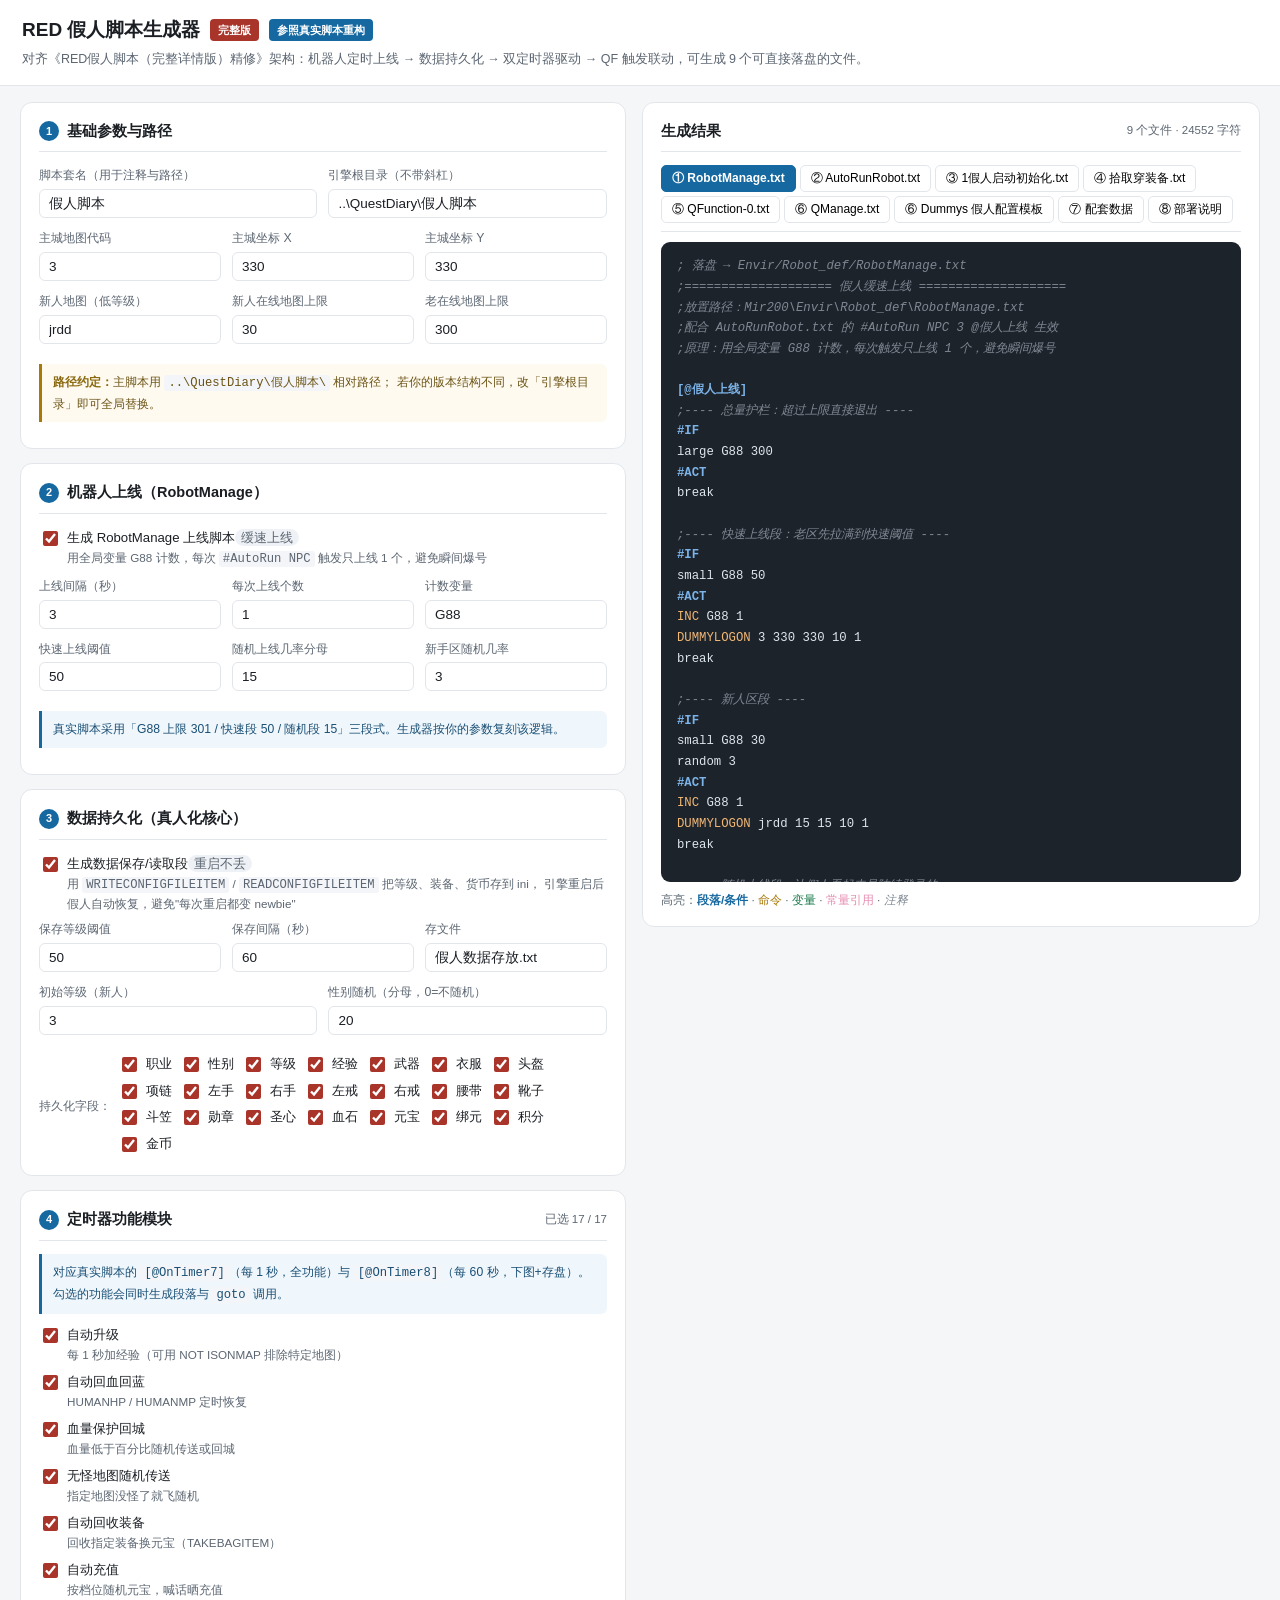
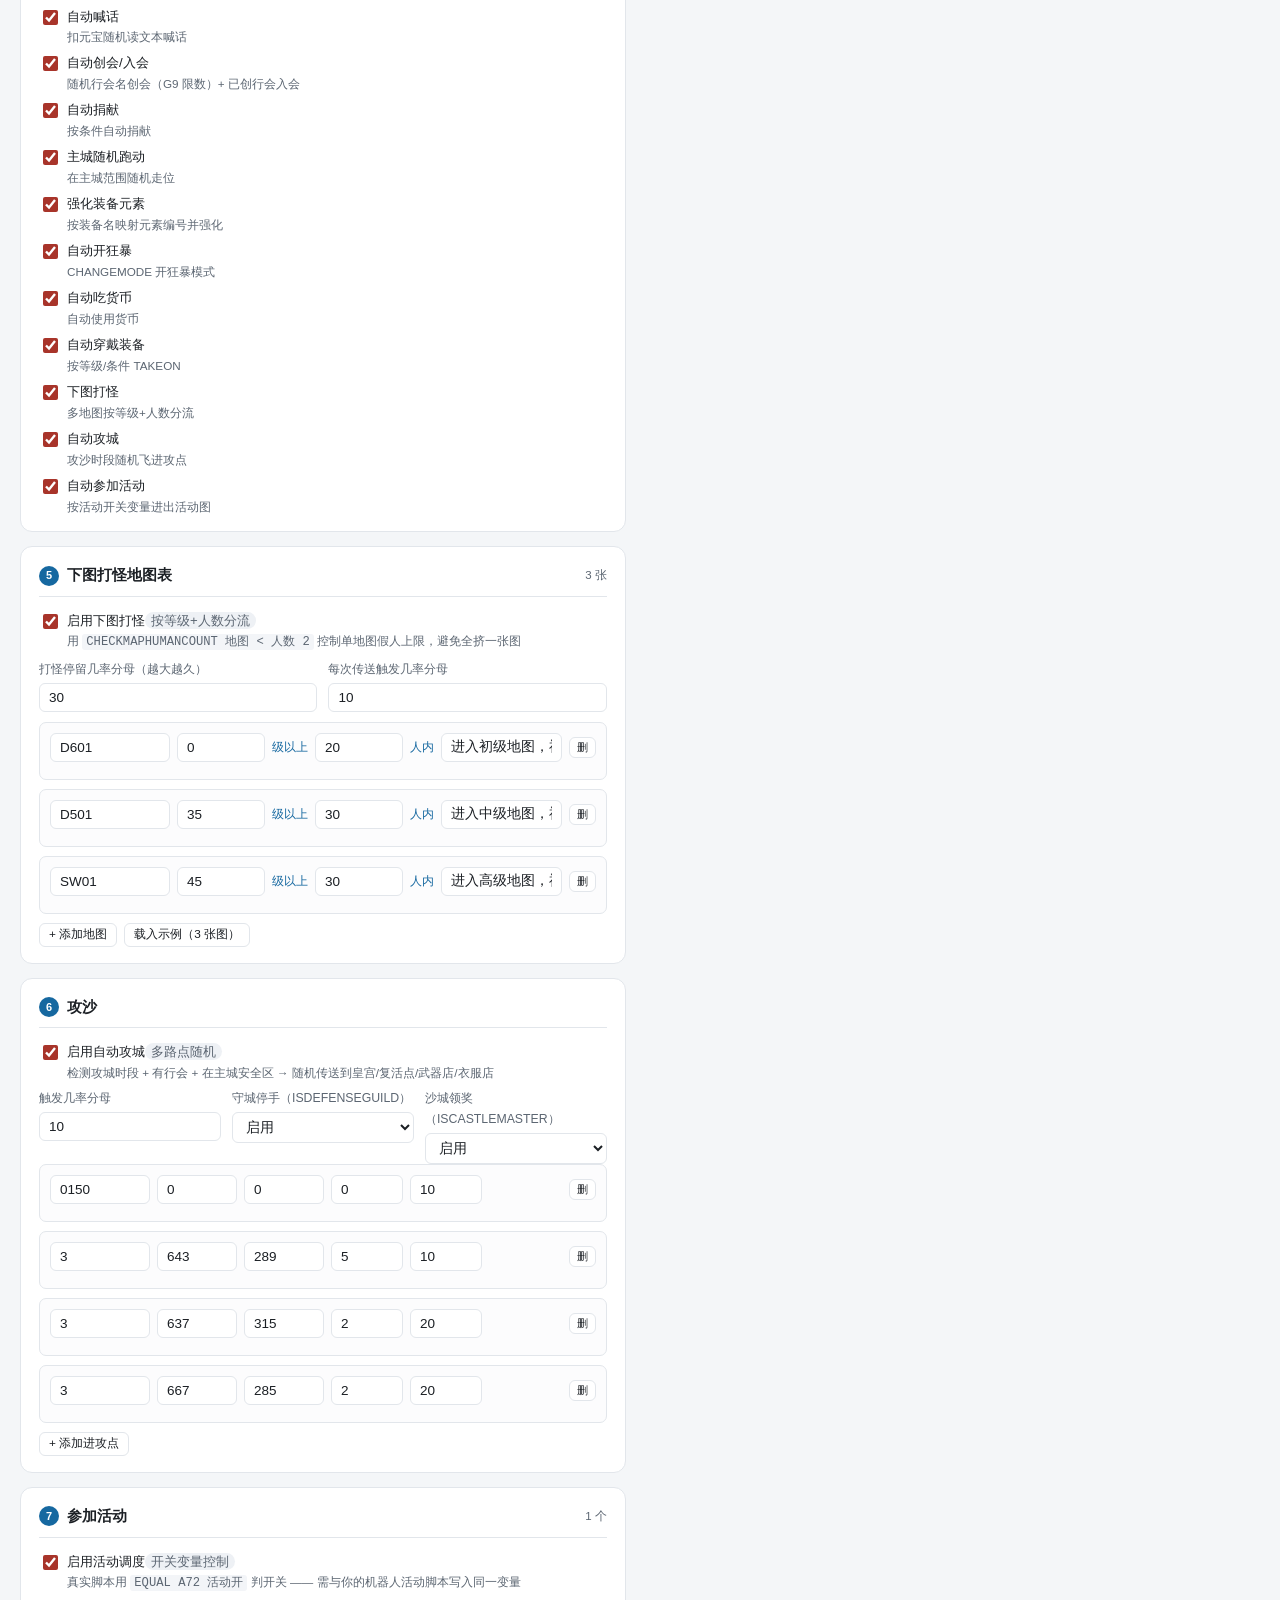
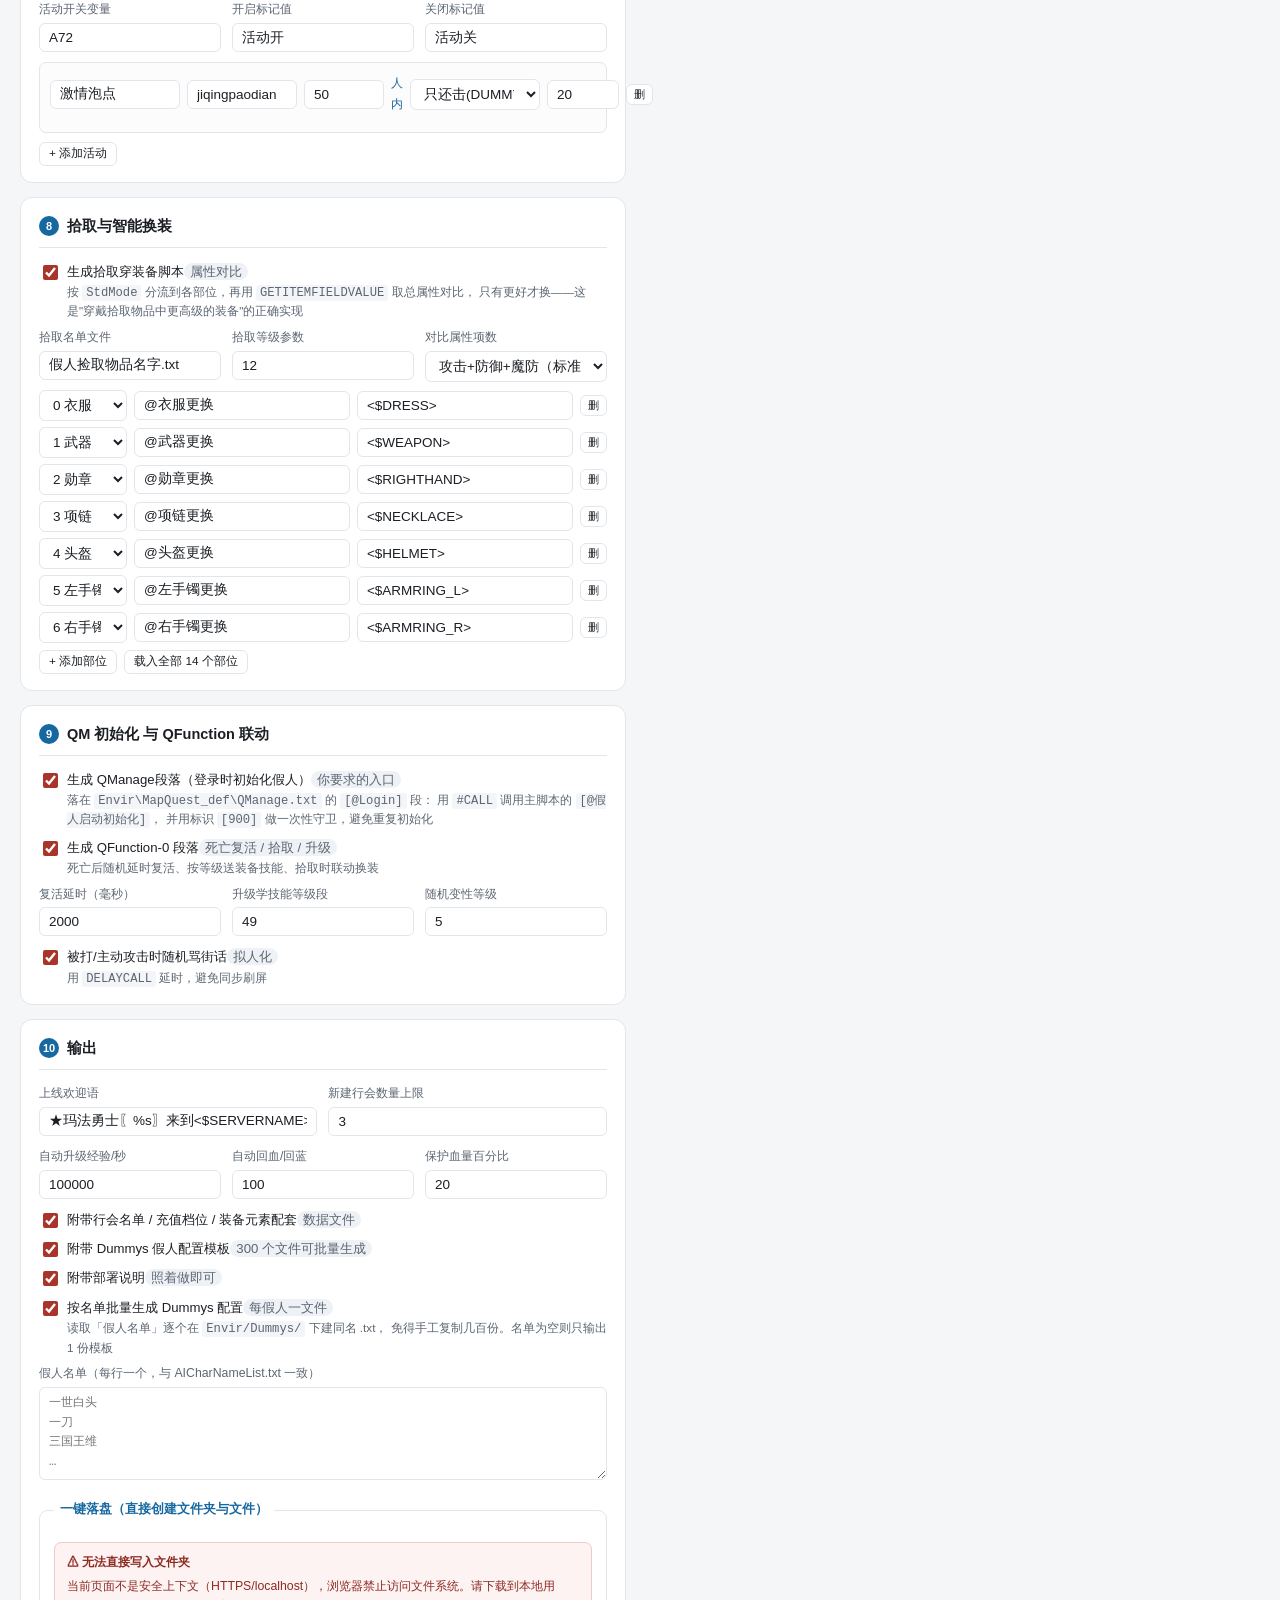
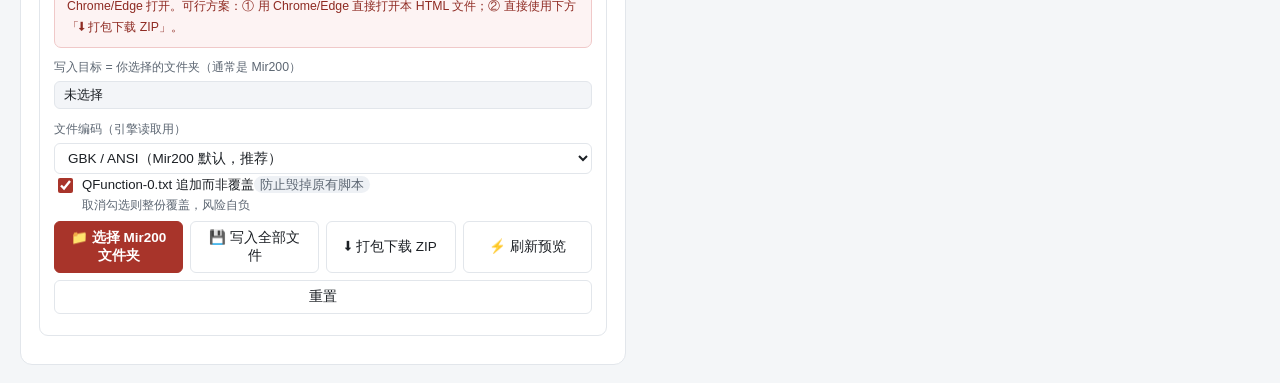
==== jrmb.html @ 8d570bae "Rename jrmb to jrmb.html" ====
<!DOCTYPE html>
<html lang="zh-CN">
<head>
<meta charset="utf-8">
<meta name="viewport" content="width=device-width,initial-scale=1">
<title>RED 假人脚本生成器 · 完整版</title>
<style>
:root{
  --bg:#f4f6f8;--card:#fff;--ink:#1b1f24;--sub:#5c6672;--line:#e2e6eb;
  --acc:#a8342a;--acc2:#1668a0;--ok:#1a7a4c;--warn:#a8790a;--code:#f3f5f8;--code2:#eef1f5;
}
*{box-sizing:border-box}
body{margin:0;background:var(--bg);color:var(--ink);
  font:14.5px/1.7 "Microsoft YaHei","PingFang SC",-apple-system,sans-serif}
header{background:#fff;border-bottom:1px solid var(--line);padding:14px 22px;position:sticky;top:0;z-index:30}
header h1{margin:0 0 3px;font-size:19px;display:flex;align-items:center;gap:10px;flex-wrap:wrap}
header h1 .tag{font-size:11px;font-weight:600;background:var(--acc);color:#fff;padding:2px 8px;border-radius:4px}
header h1 .tag2{font-size:11px;font-weight:600;background:var(--acc2);color:#fff;padding:2px 8px;border-radius:4px}
header p{margin:0;color:var(--sub);font-size:12.5px}
.wrap{display:grid;grid-template-columns:minmax(0,1fr) minmax(0,1.02fr);gap:16px;
  max-width:1680px;margin:0 auto;padding:16px 20px;align-items:start}
@media(max-width:1100px){.wrap{grid-template-columns:1fr}}
.panel{background:var(--card);border:1px solid var(--line);border-radius:12px;
  padding:16px 18px;margin-bottom:14px}
.panel>h2{margin:0 0 13px;font-size:14.5px;padding-bottom:8px;border-bottom:1px solid var(--line);
  display:flex;align-items:center;gap:8px}
.panel>h2 .n{background:var(--acc2);color:#fff;width:20px;height:20px;border-radius:50%;
  display:grid;place-items:center;font-size:11px;font-weight:700;flex:none}
.panel>h2 .cnt{margin-left:auto;font-size:11.5px;font-weight:400;color:var(--sub)}
fieldset{border:1px solid var(--line);border-radius:9px;padding:12px 14px;margin:0 0 12px}
legend{font-size:12.5px;font-weight:700;color:var(--acc2);padding:0 6px}
label{display:block;margin-bottom:10px}
label:last-child{margin-bottom:0}
label .lb{display:block;font-size:12.3px;color:var(--sub);margin-bottom:3px}
label .lb b{color:var(--acc)}
input[type=text],input[type=number],select,textarea{
  width:100%;padding:6px 9px;border:1px solid var(--line);border-radius:6px;
  font-size:13.5px;font-family:inherit;background:#fff;color:var(--ink)}
textarea{font-family:Consolas,monospace;font-size:12.3px;line-height:1.6;resize:vertical}
input:focus,select:focus,textarea:focus{outline:2px solid var(--acc2);outline-offset:-1px;border-color:var(--acc2)}
.g2{display:grid;grid-template-columns:1fr 1fr;gap:0 11px}
.g3{display:grid;grid-template-columns:1fr 1fr 1fr;gap:0 11px}
.g4{display:grid;grid-template-columns:repeat(4,1fr);gap:0 11px}
@media(max-width:660px){.g2,.g3,.g4{grid-template-columns:1fr}}
.row{display:flex;align-items:center;gap:7px;flex-wrap:wrap}
.chk{display:flex;align-items:flex-start;gap:6px;margin-bottom:7px;cursor:pointer}
.chk input{margin-top:4px;flex:none;width:15px;height:15px;accent-color:var(--acc)}
.chk span{font-size:13.2px}
.chk small{display:block;color:var(--sub);font-size:11.7px;line-height:1.5}
.btn{border:1px solid var(--line);background:#fff;color:var(--ink);padding:7px 14px;
  border-radius:6px;font-size:13.5px;cursor:pointer;font-family:inherit}
.btn:hover{border-color:var(--acc2);color:var(--acc2)}
.btn.pri{background:var(--acc);border-color:var(--acc);color:#fff;font-weight:600}
.btn.pri:hover{background:#8e2a22;color:#fff}
.btn.sm{padding:3px 9px;font-size:11.8px}
.btn.xs{padding:2px 7px;font-size:11px}
#out{background:#1d232b;color:#dde5ed;border-radius:9px;padding:14px 16px;
  font:12.3px/1.68 Consolas,"Courier New",monospace;white-space:pre-wrap;word-break:break-all;
  height:calc(100vh - 260px);min-height:420px;overflow:auto;margin:0}
#out .c{color:#7cb3e8;font-weight:600}#out .k{color:#f0b775}#out .s{color:#9ad48a}
#out .v{color:#e78fb3}#out .m{color:#7f8792;font-style:italic}#out .d{color:#5d6773}
.tabs{display:flex;gap:4px;flex-wrap:wrap;margin-bottom:10px;border-bottom:1px solid var(--line);padding-bottom:8px}
.tabs button{border:1px solid var(--line);background:#fff;padding:4px 10px;border-radius:5px;
  font-size:12px;cursor:pointer;font-family:inherit}
.tabs button.on{background:var(--acc2);border-color:var(--acc2);color:#fff;font-weight:600}
.sticky{position:sticky;top:88px}
.hint{background:#fffaf0;border-left:3px solid var(--warn);padding:8px 11px;
  border-radius:0 6px 6px 0;font-size:12.2px;color:#6b5416;margin:10px 0}
.hint b{color:#8a6a10}
.note{background:#f0f7fc;border-left:3px solid var(--acc2);padding:8px 11px;
  border-radius:0 6px 6px 0;font-size:12.2px;color:#1a4f75;margin:10px 0}
.legend{font-size:11.8px;color:var(--sub);margin:8px 0 0;line-height:1.7}
code{background:var(--code);padding:1px 4px;border-radius:3px;font-family:Consolas,monospace;font-size:12.2px}
.lst{border:1px solid var(--line);border-radius:7px;padding:10px;background:#fcfcfd;margin-bottom:9px}
.lst .hd{display:flex;align-items:center;gap:7px;margin-bottom:7px;font-size:12.3px;font-weight:700;color:var(--acc2)}
.lst .hd .del{margin-left:auto}
.eqrow{display:grid;grid-template-columns:88px 1fr 1fr auto;gap:7px;align-items:center;margin-bottom:6px}
@media(max-width:660px){.eqrow{grid-template-columns:1fr}}
.bar{display:flex;gap:7px;margin-bottom:12px;flex-wrap:wrap}
.bar button{flex:1;min-width:104px}
.badge{font-size:10.5px;padding:1px 6px;border-radius:9px;background:var(--code2);color:var(--sub);font-weight:400}
.warnbox{background:#fdf3f3;border:1px solid #f0c9c9;border-radius:7px;padding:9px 12px;
  font-size:12.3px;color:#8e2a22;margin:9px 0}
.warnbox b{display:block;margin-bottom:3px}
</style>
</head>
<body>
<header>
  <h1>RED 假人脚本生成器<span class="tag">完整版</span><span class="tag2">参照真实脚本重构</span></h1>
  <p>对齐《RED假人脚本（完整详情版）精修》架构：机器人定时上线 → 数据持久化 → 双定时器驱动 → QF 触发联动，可生成 9 个可直接落盘的文件。</p>
</header>

<div class="wrap">
<div>
  <!-- ========== 1 基础参数 ========== -->
  <div class="panel">
    <h2><span class="n">1</span>基础参数与路径</h2>
    <div class="g2">
      <label><span class="lb">脚本套名（用于注释与路径）</span><input type="text" id="packName" value="假人脚本"></label>
      <label><span class="lb">引擎根目录（不带斜杠）</span><input type="text" id="m2root" value="..\QuestDiary\假人脚本"></label>
    </div>
    <div class="g3">
      <label><span class="lb">主城地图代码</span><input type="text" id="homeMap" value="3"></label>
      <label><span class="lb">主城坐标 X</span><input type="number" id="homeX" value="330"></label>
      <label><span class="lb">主城坐标 Y</span><input type="number" id="homeY" value="330"></label>
      <label><span class="lb">新人地图（低等级）</span><input type="text" id="newbieMap" value="jrdd"></label>
      <label><span class="lb">新人在线地图上限</span><input type="number" id="maxNewbie" value="30"></label>
      <label><span class="lb">老在线地图上限</span><input type="number" id="maxOld" value="300"></label>
    </div>
    <div class="hint"><b>路径约定：</b>主脚本用 <code>..\QuestDiary\假人脚本\</code> 相对路径；
    若你的版本结构不同，改「引擎根目录」即可全局替换。</div>
  </div>

  <!-- ========== 2 机器人上线 ========== -->
  <div class="panel">
    <h2><span class="n">2</span>机器人上线（RobotManage）</h2>
    <label class="chk"><input type="checkbox" id="rbEnabled" checked>
      <span>生成 RobotManage 上线脚本<span class="badge">缓速上线</span>
      <small>用全局变量 G88 计数，每次 <code>#AutoRun NPC</code> 触发只上线 1 个，避免瞬间爆号</small></span></label>
    <div class="g3">
      <label><span class="lb">上线间隔（秒）</span><input type="number" id="rbSec" value="3" min="1"></label>
      <label><span class="lb">每次上线个数</span><input type="number" id="rbPer" value="1" min="1"></label>
      <label><span class="lb">计数变量</span><input type="text" id="rbVar" value="G88"></label>
      <label><span class="lb">快速上线阈值</span><input type="number" id="rbFast" value="50"></label>
      <label><span class="lb">随机上线几率分母</span><input type="number" id="rbRandom" value="15"></label>
      <label><span class="lb">新手区随机几率</span><input type="number" id="rbNewbieR" value="3"></label>
    </div>
    <div class="note">真实脚本采用「G88 上限 301 / 快速段 50 / 随机段 15」三段式。生成器按你的参数复刻该逻辑。</div>
  </div>

  <!-- ========== 3 数据持久化 ========== -->
  <div class="panel">
    <h2><span class="n">3</span>数据持久化（真人化核心）</h2>
    <label class="chk"><input type="checkbox" id="dataEnabled" checked>
      <span>生成数据保存/读取段<span class="badge">重启不丢</span>
      <small>用 <code>WRITECONFIGFILEITEM</code> / <code>READCONFIGFILEITEM</code> 把等级、装备、货币存到 ini，
      引擎重启后假人自动恢复，避免"每次重启都变 newbie"</small></span></label>
    <div class="g3">
      <label><span class="lb">保存等级阈值</span><input type="number" id="dataLevel" value="50"></label>
      <label><span class="lb">保存间隔（秒）</span><input type="number" id="dataTimer" value="60"></label>
      <label><span class="lb">存文件</span><input type="text" id="dataFile" value="假人数据存放.txt"></label>
    </div>
    <div class="g2">
      <label><span class="lb">初始等级（新人）</span><input type="number" id="initLevel" value="3"></label>
      <label><span class="lb">性别随机（分母，0=不随机）</span><input type="number" id="initGender" value="20"></label>
    </div>
    <div class="row" style="margin-top:8px">
      <span style="font-size:12.3px;color:var(--sub)">持久化字段：</span>
      <div id="dataFields" style="flex:1"></div>
    </div>
  </div>

  <!-- ========== 4 定时器功能 ========== -->
  <div class="panel">
    <h2><span class="n">4</span>定时器功能模块<span class="cnt" id="modCount"></span></h2>
    <div class="note">对应真实脚本的 <code>[@OnTimer7]</code>（每 1 秒，全功能）与 <code>[@OnTimer8]</code>（每 60 秒，下图+存盘）。勾选的功能会同时生成段落与 <code>goto</code> 调用。</div>
    <div id="modList"></div>
  </div>

  <!-- ========== 5 下图打怪 ========== -->
  <div class="panel">
    <h2><span class="n">5</span>下图打怪地图表<span class="cnt" id="mapCount"></span></h2>
    <label class="chk"><input type="checkbox" id="fightEnabled" checked>
      <span>启用下图打怪<span class="badge">按等级+人数分流</span>
      <small>用 <code>CHECKMAPHUMANCOUNT 地图 &lt; 人数 2</code> 控制单地图假人上限，避免全挤一张图</small></span></label>
    <div class="g2">
      <label><span class="lb">打怪停留几率分母（越大越久）</span><input type="number" id="fightStay" value="30"></label>
      <label><span class="lb">每次传送触发几率分母</span><input type="number" id="fightRnd" value="10"></label>
    </div>
    <div id="mapList"></div>
    <div class="row" style="margin-top:7px">
      <button type="button" class="btn sm" id="addMap">+ 添加地图</button>
      <button type="button" class="btn sm" id="presetMap">载入示例（3 张图）</button>
    </div>
  </div>

  <!-- ========== 6 攻沙 ========== -->
  <div class="panel">
    <h2><span class="n">6</span>攻沙</h2>
    <label class="chk"><input type="checkbox" id="siegeEnabled" checked>
      <span>启用自动攻城<span class="badge">多路点随机</span>
      <small>检测攻城时段 + 有行会 + 在主城安全区 → 随机传送到皇宫/复活点/武器店/衣服店</small></span></label>
    <div class="g3">
      <label><span class="lb">触发几率分母</span><input type="number" id="siegeRnd" value="10"></label>
      <label><span class="lb">守城停手（ISDEFENSEGUILD）</span><select id="siegeDefend"><option value="1">启用</option><option value="0">不启用</option></select></label>
      <label><span class="lb">沙城领奖（ISCASTLEMASTER）</span><select id="siegeReward"><option value="1">启用</option><option value="0">不启用</option></select></label>
    </div>
    <div id="siegeList"></div>
    <div class="row" style="margin-top:7px"><button type="button" class="btn sm" id="addSiege">+ 添加进攻点</button></div>
  </div>

  <!-- ========== 7 活动 ========== -->
  <div class="panel">
    <h2><span class="n">7</span>参加活动<span class="cnt" id="actCount"></span></h2>
    <label class="chk"><input type="checkbox" id="actEnabled" checked>
      <span>启用活动调度<span class="badge">开关变量控制</span>
      <small>真实脚本用 <code>EQUAL A72 活动开</code> 判开关 —— 需与你的机器人活动脚本写入同一变量</small></span></label>
    <div class="g3">
      <label><span class="lb">活动开关变量</span><input type="text" id="actVar" value="A72"></label>
      <label><span class="lb">开启标记值</span><input type="text" id="actOn" value="活动开"></label>
      <label><span class="lb">关闭标记值</span><input type="text" id="actOff" value="活动关"></label>
    </div>
    <div id="actList"></div>
    <div class="row" style="margin-top:7px"><button type="button" class="btn sm" id="addAct">+ 添加活动</button></div>
  </div>

  <!-- ========== 8 拾取换装 ========== -->
  <div class="panel">
    <h2><span class="n">8</span>拾取与智能换装</h2>
    <label class="chk"><input type="checkbox" id="pickEnabled" checked>
      <span>生成拾取穿装备脚本<span class="badge">属性对比</span>
      <small>按 <code>StdMode</code> 分流到各部位，再用 <code>GETITEMFIELDVALUE</code> 取总属性对比，
      只有更好才换——这是"穿戴拾取物品中更高级的装备"的正确实现</small></span></label>
    <div class="g3">
      <label><span class="lb">拾取名单文件</span><input type="text" id="pickFile" value="假人捡取物品名字.txt"></label>
      <label><span class="lb">拾取等级参数</span><input type="number" id="pickLv" value="12"></label>
      <label><span class="lb">对比属性项数</span><select id="pickAttr"><option value="3">攻击+防御+魔防（标准）</option><option value="2">防御+魔防（复古）</option></select></label>
    </div>
    <div id="slotList"></div>
    <div class="row" style="margin-top:7px">
      <button type="button" class="btn sm" id="addSlot">+ 添加部位</button>
      <button type="button" class="btn sm" id="presetSlot">载入全部 14 个部位</button>
    </div>
  </div>

  <!-- ========== 9 QF 联动 ========== -->
  <div class="panel">
    <h2><span class="n">9</span>QM 初始化 与 QFunction 联动</h2>
    <label class="chk"><input type="checkbox" id="qmEnabled" checked>
      <span>生成 QManage段落（登录时初始化假人）<span class="badge">你要求的入口</span>
      <small>落在 <code>Envir\MapQuest_def\QManage.txt</code> 的 <code>[@Login]</code> 段：
      用 <code>#CALL</code> 调用主脚本的 <code>[@假人启动初始化]</code>，
      并用标识 <code>[900]</code> 做一次性守卫，避免重复初始化</small></span></label>
    <label class="chk"><input type="checkbox" id="qfEnabled" checked>
      <span>生成 QFunction-0 段落<span class="badge">死亡复活 / 拾取 / 升级</span>
      <small>死亡后随机延时复活、按等级送装备技能、拾取时联动换装</small></span></label>
    <div class="g3">
      <label><span class="lb">复活延时（毫秒）</span><input type="number" id="qfRevive" value="2000"></label>
      <label><span class="lb">升级学技能等级段</span><input type="number" id="qfSkillLv" value="49"></label>
      <label><span class="lb">随机变性等级</span><input type="number" id="qfGenderLv" value="5"></label>
    </div>
    <label class="chk"><input type="checkbox" id="qfTaunt" checked>
      <span>被打/主动攻击时随机骂街话<span class="badge">拟人化</span>
      <small>用 <code>DELAYCALL</code> 延时，避免同步刷屏</small></span></label>
  </div>

  <!-- ========== 10 输出 ========== -->
  <div class="panel">
    <h2><span class="n">10</span>输出</h2>
    <div class="g2">
      <label><span class="lb">上线欢迎语</span><input type="text" id="msgWelcome" value="★玛法勇士〖%s〗来到&lt;$SERVERNAME&gt;，祝您游戏愉快！"></label>
      <label><span class="lb">新建行会数量上限</span><input type="number" id="guildMax" value="3"></label>
    </div>
    <div class="g3">
      <label><span class="lb">自动升级经验/秒</span><input type="number" id="autoExp" value="100000"></label>
      <label><span class="lb">自动回血/回蓝</span><input type="number" id="autoHp" value="100"></label>
      <label><span class="lb">保护血量百分比</span><input type="number" id="protectPct" value="20"></label>
    </div>
    <label class="chk"><input type="checkbox" id="outGuild" checked>
      <span>附带行会名单 / 充值档位 / 装备元素配套<span class="badge">数据文件</span></span></label>
    <label class="chk"><input type="checkbox" id="outDummyCfg" checked>
      <span>附带 Dummys 假人配置模板<span class="badge">300 个文件可批量生成</span></span></label>
    <label class="chk"><input type="checkbox" id="outReadme" checked>
      <span>附带部署说明<span class="badge">照着做即可</span></span></label>
    <label class="chk"><input type="checkbox" id="batchDummy" checked>
      <span>按名单批量生成 Dummys 配置<span class="badge">每假人一文件</span>
      <small>读取「假人名单」逐个在 <code>Envir/Dummys/</code> 下建同名 .txt，
      免得手工复制几百份。名单为空则只输出 1 份模板</small></span></label>
    <label><span class="lb">假人名单（每行一个，与 AICharNameList.txt 一致）</span>
      <textarea id="dummyNames" rows="4" placeholder="一世白头&#10;一刀&#10;三国王维&#10;…"></textarea></label>

    <fieldset style="margin-top:12px">
      <legend>一键落盘（直接创建文件夹与文件）</legend>
      <div class="warnbox" id="fsWarn">
        <b>当前浏览器不支持直接写入本地文件夹</b>
        请用 <b>Chrome / Edge</b> 打开本页面；或改用下方「打包下载 ZIP」。
      </div>
      <div class="grid2">
        <label><span class="lb">写入目标 = 你选择的文件夹（通常是 Mir200）</span>
          <input type="text" id="fsRoot" value="未选择" readonly
            style="background:var(--code);font-size:12.5px"></label>
        <label><span class="lb">文件编码（引擎读取用）</span>
          <select id="encSel">
            <option value="gbk">GBK / ANSI（Mir200 默认，推荐）</option>
            <option value="utf8">UTF-8（部分版本支持）</option>
            <option value="utf8bom">UTF-8 with BOM</option>
          </select></label>
      </div>
      <label class="chk"><input type="checkbox" id="fsAppendQF" checked>
        <span>QFunction-0.txt 追加而非覆盖<span class="badge">防止毁掉原有脚本</span>
        <small>取消勾选则整份覆盖，风险自负</small></span></label>
      <div class="bar" style="margin-bottom:0">
        <button class="btn pri" id="fsPick">📁 选择 Mir200 文件夹</button>
        <button class="btn" id="fsWrite" disabled>💾 写入全部文件</button>
        <button class="btn" id="dlZip">⬇ 打包下载 ZIP</button>
        <button class="btn" id="genBtn">⚡ 刷新预览</button>
        <button class="btn" id="resetBtn">重置</button>
      </div>
      <div id="fsLog" style="margin-top:9px"></div>
    </fieldset>
  </div>
</div>

<!-- ============ 输出 ============ -->
<div class="sticky">
  <div class="panel">
    <h2>生成结果<span class="cnt" id="outInfo"></span></h2>
    <div class="tabs" id="tabs"></div>
    <pre id="out">点击「⚡ 生成全部文件」开始…</pre>
    <p class="legend">
      高亮：<span style="color:#1668a0;font-weight:600">段落/条件</span> ·
      <span style="color:#a8790a">命令</span> ·
      <span style="color:#1a7a4c">变量</span> ·
      <span style="color:#e78fb3">常量引用</span> ·
      <span style="color:#7f8792;font-style:italic">注释</span>
    </p>
  </div>
</div>
</div>

<script>
/* ==========================================================================
   参照《RED假人脚本（完整详情版）精修》重构
   关键机制：RobotManage 缓速上线 / WRITECONFIGFILEITEM 数据持久化
             SETSCTIMER 7(1s) + 8(60s) 双定时器驱动 / QFunction 联动
   ========================================================================== */

/* ---------- 常量表（取自 CHM 装备位置 + 真实脚本 StdMode） ---------- */
/* 装备位置表：pos = 引擎装备位置编号，name = 部位名，
   var = 该部位对应的身上装备变量，sm = 该部位的 StdMode（拾取分流用）
   —— 三者由pos 唯一决定，改位置即自动带出标签名与变量 */
const SLOTS=[
  {pos:0, name:'衣服',  var:'<$DRESS>',      sm:'10,11'},
  {pos:1, name:'武器',  var:'<$WEAPON>',     sm:'5,6'},
  {pos:2, name:'勋章',  var:'<$RIGHTHAND>',  sm:'30'},
  {pos:3, name:'项链',  var:'<$NECKLACE>',   sm:'19,20,21'},
  {pos:4, name:'头盔',  var:'<$HELMET>',     sm:'15'},
  {pos:5, name:'左手镯',var:'<$ARMRING_L>',  sm:'24,26'},
  {pos:6, name:'右手镯',var:'<$ARMRING_R>',  sm:'24,26'},
  {pos:7, name:'左戒指',var:'<$RING_L>',     sm:'22,23'},
  {pos:8, name:'右戒指',var:'<$RING_R>',     sm:'22,23'},
  {pos:9, name:'毒符',  var:'<$BUJUK>',      sm:'25'},
  {pos:10,name:'腰带',  var:'<$BELT>',       sm:'27'},
  {pos:11,name:'靴子',  var:'<$BOOTS>',      sm:'28'},
  {pos:12,name:'宝石',  var:'<$CHARM>',      sm:'7'},
  {pos:13,name:'斗笠',  var:'<$HELMETEX>',   sm:'16'},
];
const slotOf=pos=>SLOTS.find(s=>s.pos===Number(pos))||null;
/* 由位置生成默认标签名与变量 */
function slotDefaults(pos){
  const s=slotOf(pos);
  return{ name:s?('@'+s.name+'更换'):('@部位'+pos+'更换'),
          var:s?s.var:'<$DRESS>' };
}

/* ---------- 可勾选的定时器功能模块 ---------- */
const MODULES=[
  {id:'mLevel',  label:'自动升级',       desc:'每 1 秒加经验（可用 NOT ISONMAP 排除特定地图）'},
  {id:'mHp',     label:'自动回血回蓝',   desc:'HUMANHP / HUMANMP 定时恢复'},
  {id:'mProtect',label:'血量保护回城',   desc:'血量低于百分比随机传送或回城'},
  {id:'mRandom', label:'无怪地图随机传送', desc:'指定地图没怪了就飞随机'},
  {id:'mRecycle',label:'自动回收装备',   desc:'回收指定装备换元宝（TAKEBAGITEM）'},
  {id:'mPay',    label:'自动充值',       desc:'按档位随机元宝，喊话晒充值'},
  {id:'mShout',  label:'自动喊话',       desc:'扣元宝随机读文本喊话'},
  {id:'mGuild',  label:'自动创会/入会',  desc:'随机行会名创会（G9 限数）+ 已创行会入会'},
  {id:'mDonate', label:'自动捐献',       desc:'按条件自动捐献'},
  {id:'mRun',    label:'主城随机跑动',   desc:'在主城范围随机走位'},
  {id:'mStrength',label:'强化装备元素',  desc:'按装备名映射元素编号并强化'},
  {id:'mRage',   label:'自动开狂暴',     desc:'CHANGEMODE 开狂暴模式'},
  {id:'mCurrency',label:'自动吃货币',    desc:'自动使用货币'},
  {id:'mAutoEq', label:'自动穿戴装备',   desc:'按等级/条件 TAKEON'},
  {id:'mFight',  label:'下图打怪',       desc:'多地图按等级+人数分流'},
  {id:'mSiege',  label:'自动攻城',       desc:'攻沙时段随机飞进攻点'},
  {id:'mAct',    label:'自动参加活动',   desc:'按活动开关变量进出活动图'},
];

/* ---------- 持久化字段 ---------- */
const DFIELDS=[
  {k:'职业',v:'<$JOB>'},{k:'性别',v:'<$GENDER>'},{k:'等级',v:'<$LEVEL>'},{k:'经验',v:'<$EXP>'},
  {k:'武器',v:'<$WEAPON>'},{k:'衣服',v:'<$DRESS>'},{k:'头盔',v:'<$HELMET>'},{k:'项链',v:'<$NECKLACE>'},
  {k:'左手',v:'<$ARMRING_L>'},{k:'右手',v:'<$ARMRING_R>'},{k:'左戒',v:'<$RING_L>'},{k:'右戒',v:'<$RING_R>'},
  {k:'腰带',v:'<$BELT>'},{k:'靴子',v:'<$BOOTS>'},{k:'斗笠',v:'<$HELMETEX>'},{k:'勋章',v:'<$RIGHTHAND>'},
  {k:'圣心',v:'<$BUJUK>'},{k:'血石',v:'<$CHARM>'},{k:'元宝',v:'<$GAMEGOLD>'},
  {k:'绑元',v:'<$GAMEGIRD>'},{k:'积分',v:'<$GAMEDIAMOND>'},{k:'金币',v:'<$GOLDCOUNT>'},
];

/* ---------- 状态 ---------- */
const state={ maps:[], siege:[], acts:[], slots:[], df:DFIELDS.map(x=>({...x})), mods:{} };
MODULES.forEach(m=>state.mods[m.id]=true);

const $=id=>document.getElementById(id);
const val=id=>{const e=$(id);return e?String(e.value).trim():''};
const num=id=>{const v=parseInt(val(id),10);return isNaN(v)?0:v};
const chk=id=>{const e=$(id);return e?e.checked:false};

/* ---------- 动态列表渲染 ---------- */
function renderMods(){
  const w=$('modList');
  w.innerHTML=MODULES.map(m=>`<label class="chk"><input type="checkbox" data-mod="${m.id}" ${state.mods[m.id]?'checked':''}>
    <span>${m.label}<small>${m.desc}</small></span></label>`).join('');
  w.querySelectorAll('[data-mod]').forEach(c=>c.onchange=()=>{state.mods[c.dataset.mod]=c.checked;});
  $('modCount').textContent='已选 '+MODULES.filter(m=>state.mods[m.id]).length+' / '+MODULES.length;
}
function renderMaps(){
  const w=$('mapList');
  if(!state.maps.length){w.innerHTML='<p class="legend">暂无地图。</p>';$('mapCount').textContent='';return}
  w.innerHTML=state.maps.map((m,i)=>`<div class="lst"><div class="hd">
      <input type="text" data-m-map="${i}" value="${m.map}" style="width:120px" placeholder="地图代码">
      <input type="number" data-m-min="${i}" value="${m.min}" style="width:88px" title="最低等级">
      <span style="font-weight:400">级以上</span>
      <input type="number" data-m-max="${i}" value="${m.max}" style="width:88px" title="地图人数上限">
      <span style="font-weight:400">人内</span>
      <input type="text" data-m-tip="${i}" value="${m.tip}" placeholder="提示语" style="flex:1;min-width:90px">
      <button type="button" class="btn xs del" data-m-del="${i}">删</button></div></div>`).join('');
  const upd=(i,k,v)=>state.maps[i][k]=v;
  w.querySelectorAll('[data-m-map]').forEach(e=>e.oninput=()=>upd(+e.dataset.mMap,'map',e.value));
  w.querySelectorAll('[data-m-min]').forEach(e=>e.oninput=()=>upd(+e.dataset.mMin,'min',parseInt(e.value,10)||0));
  w.querySelectorAll('[data-m-max]').forEach(e=>e.oninput=()=>upd(+e.dataset.mMax,'max',parseInt(e.value,10)||0));
  w.querySelectorAll('[data-m-tip]').forEach(e=>e.oninput=()=>upd(+e.dataset.mTip,'tip',e.value));
  w.querySelectorAll('[data-m-del]').forEach(b=>b.onclick=()=>{state.maps.splice(+b.dataset.mDel,1);renderMaps()});
  $('mapCount').textContent=state.maps.length+' 张';
}
function renderSiege(){
  const w=$('siegeList');
  if(!state.siege.length){w.innerHTML='';return}
  w.innerHTML=state.siege.map((s,i)=>`<div class="lst"><div class="hd">
    <input type="text" data-s-map="${i}" value="${s.map}" style="width:100px" placeholder="地图">
    <input type="number" data-s-x="${i}" value="${s.x}" style="width:80px" placeholder="X">
    <input type="number" data-s-y="${i}" value="${s.y}" style="width:80px" placeholder="Y">
    <input type="number" data-s-r="${i}" value="${s.r}" style="width:72px" title="随机范围">
    <input type="number" data-s-p="${i}" value="${s.p}" style="width:72px" title="几率分母">
    <button type="button" class="btn xs del" data-s-del="${i}">删</button></div></div>`).join('');
  const u=(i,k,f)=>w.querySelectorAll(`[data-s-${k}]`).forEach(e=>e.oninput=()=>state.siege[i][f]=f==='map'?e.value:(parseInt(e.value,10)||0));
  state.siege.forEach((_,i)=>{u(i,'map','map');u(i,'x','x');u(i,'y','y');u(i,'r','r');u(i,'p','p')});
  w.querySelectorAll('[data-s-del]').forEach(b=>b.onclick=()=>{state.siege.splice(+b.dataset.sDel,1);renderSiege()});
}
function renderActs(){
  const w=$('actList');
  if(!state.acts.length){w.innerHTML='<p class="legend">暂无活动。</p>';$('actCount').textContent='';return}
  w.innerHTML=state.acts.map((a,i)=>`<div class="lst"><div class="hd">
    <input type="text" data-a-name="${i}" value="${a.name}" style="width:130px" placeholder="活动名">
    <input type="text" data-a-map="${i}" value="${a.map}" style="width:110px" placeholder="活动地图">
    <input type="number" data-a-max="${i}" value="${a.max}" style="width:80px" title="人数上限">
    <span style="font-weight:400">人内</span>
    <select data-a-mode="${i}" style="width:130px">
      ${['只还击(DUMMYSTOP)','主动攻击(DUMMYSTART)','来去自如'].map(m=>`<option${a.mode===m?' selected':''}>${m}</option>`).join('')}
    </select>
    <input type="number" data-a-rnd="${i}" value="${a.rnd}" style="width:72px" title="进场几率">
    <button type="button" class="btn xs del" data-a-del="${i}">删</button></div></div>`).join('');
  w.querySelectorAll('[data-a-name]').forEach(e=>e.oninput=()=>state.acts[+e.dataset.aName].name=e.value);
  w.querySelectorAll('[data-a-map]').forEach(e=>e.oninput=()=>state.acts[+e.dataset.aMap].map=e.value);
  w.querySelectorAll('[data-a-max]').forEach(e=>e.oninput=()=>state.acts[+e.dataset.aMax].max=parseInt(e.value,10)||0);
  w.querySelectorAll('[data-a-mode]').forEach(e=>e.onchange=()=>state.acts[+e.dataset.aMode].mode=e.target.value);
  w.querySelectorAll('[data-a-rnd]').forEach(e=>e.oninput=()=>state.acts[+e.dataset.aRnd].rnd=parseInt(e.value,10)||0);
  w.querySelectorAll('[data-a-del]').forEach(b=>b.onclick=()=>{state.acts.splice(+b.dataset.aDel,1);renderActs()});
  $('actCount').textContent=state.acts.length+' 个';
}
function renderSlots(){
  const w=$('slotList');
  if(!state.slots.length){w.innerHTML='<p class="legend">暂无部位，点「添加部位」自动带入标签名与装备变量。</p>';return}
  const opts=SLOTS.map(s=>`<option value="${s.pos}">${s.pos} ${s.name}</option>`).join('');
  w.innerHTML=state.slots.map((s,i)=>{
    const sm=(slotOf(s.pos)||{sm:''}).sm;
    return `<div class="eqrow" title="StdMode：${sm||'—'}">
    <select data-sl-sel="${i}">${opts.replace(`value="${s.pos}"`,`value="${s.pos}" selected`)}</select>
    <input type="text" data-sl-name="${i}" value="${s.name}" placeholder="标签名">
    <input type="text" data-sl-var="${i}" value="${s.var}" placeholder="装备变量">
    <button type="button" class="btn xs del" data-sl-del="${i}" title="删除该部位">删</button></div>`;
  }).join('');
  // 切换位置 → 自动同步标签名与装备变量（保持三者一致）
  w.querySelectorAll('[data-sl-sel]').forEach(e=>e.onchange=()=>{
    const i=+e.dataset.slSel, pos=parseInt(e.value,10);
    state.slots[i].pos=pos;
    const d=slotDefaults(pos);
    state.slots[i].name=d.name;
    state.slots[i].var=d.var;
    renderSlots();
  });
  w.querySelectorAll('[data-sl-name]').forEach(e=>e.oninput=()=>state.slots[+e.dataset.slName].name=e.value);
  w.querySelectorAll('[data-sl-var]').forEach(e=>e.oninput=()=>state.slots[+e.dataset.slVar].var=e.value);
  w.querySelectorAll('[data-sl-del]').forEach(b=>b.onclick=()=>{state.slots.splice(+b.dataset.slDel,1);renderSlots()});
}
function renderDF(){
  const w=$('dataFields');
  w.innerHTML=state.df.map((f,i)=>`<span class="chk" style="display:inline-flex;margin:0 8px 4px 0;font-size:12px">
    <input type="checkbox" data-df="${i}" ${f.on!==false?'checked':''}><span>${f.k}</span></span>`).join('');
  w.querySelectorAll('[data-df]').forEach(c=>c.onchange=()=>state.df[+c.dataset.df].on=c.checked);
}
function renderAll(){renderMods();renderMaps();renderSiege();renderActs();renderSlots();renderDF()}

/* ---------- 按钮 ---------- */
$('addMap').onclick=()=>{state.maps.push({map:'D001',min:35,max:20,tip:'进入初级地图，祝您收获满满！'});renderMaps()};
$('presetMap').onclick=()=>{state.maps=[
  {map:'D601',min:0,max:20,tip:'进入初级地图，祝您收获满满！'},
  {map:'D501',min:35,max:30,tip:'进入中级地图，祝您收获满满！'},
  {map:'SW01',min:45,max:30,tip:'进入高级地图，祝您收获满满！'}];renderMaps()};
$('addSiege').onclick=()=>{state.siege.push({map:'0150',x:0,y:0,r:0,p:10});renderSiege()};
$('addAct').onclick=()=>{state.acts.push({name:'激情泡点',map:'jiqingpaodian',max:50,mode:'只还击(DUMMYSTOP)',rnd:20});renderActs()};
/* 新增部位：自动选第一个未占用的位置，并带出对应标签名与装备变量 */
$('addSlot').onclick=()=>{
  const used=new Set(state.slots.map(s=>s.pos));
  const free=SLOTS.find(s=>!used.has(s.pos));
  if(!free){ alert('14 个常用部位已全部添加完毕。'); return; }
  state.slots.push({pos:free.pos, name:'@'+free.name+'更换', var:free.var});
  renderSlots();
};
/* 一键补齐全部部位：保留已配置的，自动去重并按位置排序 */
$('presetSlot').onclick=()=>{
  const map=new Map(state.slots.map(s=>[s.pos,s]));
  SLOTS.forEach(s=>{ if(!map.has(s.pos)) map.set(s.pos,{pos:s.pos,name:'@'+s.name+'更换',var:s.var}); });
  state.slots=[...map.values()].sort((a,b)=>a.pos-b.pos);
  renderSlots();
};
$('resetBtn').onclick=()=>{if(confirm('确定重置所有配置？'))location.reload()};

/* ==========================================================================
   生成引擎
   ========================================================================== */
const p=()=>val('m2root');                    // 脚本根目录（相对 Mir200）
const pack=()=>val('packName')||'假人脚本';
const homeMap=()=>val('homeMap');
const homeX=()=>num('homeX'), homeY=()=>num('homeY');
const delay=()=>`DELAYGOTO <$STR(N55)>`;      // 统一随机延时写法

/* ---------- 文件 1：RobotManage 缓速上线 ---------- */
function genRobot(){
  if(!chk('rbEnabled'))return null;
  const V=val('rbVar')||'G88', L=[];
  L.push(`;==================== 假人缓速上线 ====================`);
  L.push(`;放置路径：Mir200\\Envir\\Robot_def\\RobotManage.txt`);
  L.push(`;配合 AutoRunRobot.txt 的 #AutoRun NPC ${num('rbSec')} @假人上线 生效`);
  L.push(`;原理：用全局变量 ${V} 计数，每次触发只上线 ${num('rbPer')} 个，避免瞬间爆号`);
  L.push(``);
  L.push(`[@假人上线]`);
  L.push(`;---- 总量护栏：超过上限直接退出 ----`);
  L.push(`#IF`);
  L.push(`large ${V} ${num('maxOld')}`);
  L.push(`#ACT`);
  L.push(`break`);
  L.push(``);
  L.push(`;---- 快速上线段：老区先拉满到快速阈值 ----`);
  L.push(`#IF`);
  L.push(`small ${V} ${num('rbFast')}`);
  L.push(`#ACT`);
  L.push(`INC ${V} 1`);
  L.push(`DUMMYLOGON ${homeMap()} ${homeX()} ${homeY()} 10 ${num('rbPer')}`);
  L.push(`break`);
  L.push(``);
  L.push(`;---- 新人区段 ----`);
  L.push(`#IF`);
  L.push(`small ${V} ${num('maxNewbie')}`);
  L.push(`random ${num('rbNewbieR')}`);
  L.push(`#ACT`);
  L.push(`INC ${V} 1`);
  L.push(`DUMMYLOGON ${val('newbieMap')} 15 15 10 ${num('rbPer')}`);
  L.push(`break`);
  L.push(``);
  L.push(`;---- 随机上线段：让假人看起来是陆续登录的 ----`);
  L.push(`#IF`);
  L.push(`random ${num('rbRandom')}`);
  L.push(`#ACT`);
  L.push(`INC ${V} 1`);
  L.push(`DUMMYLOGON ${val('newbieMap')} 15 15 10 ${num('rbPer')}`);
  L.push(`break`);
  return {name:'① RobotManage.txt（缓速上线）', path:'Envir/Robot_def/RobotManage.txt', text:L.join('\n')};
}

/* ---------- 文件 2：AutoRunRobot 触发器 ---------- */
function genAutoRun(){
  if(!chk('rbEnabled'))return null;
  return {name:'② AutoRunRobot.txt（定时触发）', path:'Envir/Robot_def/AutoRunRobot.txt',
    text:`#AutoRun NPC ${num('rbSec')} @假人上线\n; 上线间隔 ${num('rbSec')} 秒，着急上人改为 1\n; 上限由 RobotManage 中的 ${val('rbVar')||'G88'} 控制`};
}

/* ---------- 文件 3：主脚本 1假人启动初始化.txt ---------- */
function genMain(){
  const L=[]; const mod=id=>state.mods[id];
  const timer7=[], timer8=[];   // 两个定时器各要调用的段落

  L.push(`;====================================================`);
  L.push(`;  ${pack()} · 主脚本`);
  L.push(`;  落盘：Mir200\\Envir\\QuestDiary\\${pack()}\\1假人启动初始化.txt`);
  L.push(`;  进入方式：在 QManage.txt的 [@Login] 段用 #CALL 调用（见⑥ QManage 文件）`);
  L.push(`;====================================================`);
  L.push(``);
  L.push(`[@假人启动初始化]`);
  L.push(`#if`);
  L.push(`ISDUMMY`);
  L.push(`#act`);
  L.push(`;---- 读取历史数据，判断新人和老人 ----`);
  if(mod('mAutoEq')) L.push(`#CALL [\\${pack()}\\拾取穿装备.txt] @配置预处理`);
  if(chk('dataEnabled')){
    L.push(`READCONFIGFILEITEM ${p()}\\${val('dataFile')} <$USERNAME> 等级 S$假人等级`);
    L.push(``);
    L.push(`#if`);
    L.push(`NOT equal <$STR(S$假人等级)>`);
    L.push(`#act`);
    L.push(`goto @新人启动`);
    L.push(`#ELSEACT`);
    L.push(`goto @老人启动`);
  }else{
    L.push(`goto @新人启动`);
  }
  L.push(``);

  /* --- 新人启动 --- */
  L.push(`[@新人启动]`);
  L.push(``, `;---- 随机性别（分母越小概率越高） ----`);
  if(num('initGender')>0){
    L.push(`#IF`); L.push(`random ${num('initGender')}`); L.push(`#ACT`);
    L.push(`CHANGEGENDER 1`); L.push(`break`); L.push(``);
  }
  L.push(`;---- 开启双定时器：7 号每 1 秒跑功能，8 号每 ${num('dataTimer')} 秒下图+存盘 ----`);
  L.push(`#IF`); L.push(`true`); L.push(`#ACT`);
  L.push(`SETSCTIMER 7 1`);
  L.push(`SETSCTIMER 8 ${num('dataTimer')}`);
  L.push(``, `;---- 随机延时上线，避免所有假人同秒出现 ----`);
  L.push(`MOVR M81 2 20`);
  L.push(`MUL M81 1000`);
  L.push(`DELAYGOTO <$STR(M81)> @假人上线`);
  L.push(`break`);
  L.push(``);

  /* --- 存放数据 --- */
  if(chk('dataEnabled')){
    L.push(`[@存放数据]`);
    L.push(`;把假人当前状态写回 ini，引擎重启后可恢复`);
    L.push(`#IF`); L.push(`true`); L.push(`#ACT`);
    state.df.filter(f=>f.on!==false).forEach(f=>{
      L.push(`WRITECONFIGFILEITEM ${p()}\\${val('dataFile')} <$USERNAME> ${f.k} <$STR(S$${f.k})>`);
    });
    L.push(``);
  }

  /* --- 老人启动 --- */
  L.push(`[@老人启动]`);
  L.push(`;读取全部历史数据并还原`);
  L.push(`#IF`); L.push(`true`); L.push(`#ACT`);
  if(chk('dataEnabled')){
    state.df.filter(f=>f.on!==false).forEach(f=>{
      L.push(`READCONFIGFILEITEM ${p()}\\${val('dataFile')} <$USERNAME> ${f.k} S$${f.k}`);
    });
  }
  L.push(``);
  L.push(`;---- 还原货币 ----`);
  L.push(`#IF`); L.push(`true`); L.push(`#ACT`);
  L.push(`GameGold + <$STR(S$元宝)>`);
  L.push(`GAMEGIRD + <$STR(S$绑元)>`);
  L.push(`GAMEDIAMOND + <$STR(S$积分)>`);
  L.push(`give 金币 <$STR(S$金币)>`);
  L.push(`break`);
  L.push(``);
  L.push(`;---- 还原等级经验 ----`);
  L.push(`#if`); L.push(`NOT equal <$STR(S$等级)>`); L.push(`#act`);
  L.push(`GMEXECUTE 等级 <$USERNAME> <$STR(S$等级)>`);
  L.push(``);
  L.push(`#if`); L.push(`NOT equal <$STR(S$经验)>`); L.push(`#act`);
  L.push(`GMEXECUTE 经验 <$USERNAME> <$STR(S$经验)>`);
  L.push(``);
  L.push(`;---- 还原职业性别 ----`);
  L.push(`#if`); L.push(`equal <$STR(S$职业)> 武士`); L.push(`#act`); L.push(`CHANGEJOB Warrior`); L.push(`break`); L.push(``);
  L.push(`#if`); L.push(`equal <$STR(S$职业)> 魔法师`); L.push(`#act`); L.push(`CHANGEJOB Wizard`); L.push(`break`); L.push(``);
  L.push(`#if`); L.push(`equal <$STR(S$职业)> 道士`); L.push(`#act`); L.push(`CHANGEJOB Taoist`); L.push(`break`); L.push(``);
  L.push(`;---- 还原装备：先给再穿 ----`);
  const eqMap={武器:1,衣服:0,头盔:4,项链:3,左手:5,右手:6,左戒:7,右戒:8,腰带:10,靴子:11,斗笠:13,勋章:2,圣心:9,血石:12};
  Object.entries(eqMap).forEach(([k,pos])=>{
    L.push(`#if`); L.push(`NOT equal <$STR(S$${k})>`); L.push(`#act`);
    L.push(`give <$STR(S$${k})>`);
    L.push(`takeon <$STR(S$${k})> ${pos}`);
    L.push(`break`); L.push(``);
  });
  L.push(`;---- 还原技能 ----`);
  for(let i=1;i<=9;i++){
    L.push(`#if`); L.push(`NOT equal <$STR(S$技能${i})>`); L.push(`#act`);
    L.push(`ADDSKILL <$STR(S$技能${i})> 3`);
    L.push(`break`); L.push(``);
  }
  L.push(`;---- 还原完成后重新拉起定时器 ----`);
  L.push(`#IF`); L.push(`true`); L.push(`#ACT`);
  L.push(`SETSCTIMER 7 1`);
  L.push(`SETSCTIMER 8 ${num('dataTimer')}`);
  L.push(`break`);
  L.push(``);

  /* --- 假人上线 --- */
  L.push(`[@假人上线]`);
  L.push(`;按等级决定落在主城还是新手区`);
  L.push(`#if`); L.push(`checklevelex < ${num('initLevel')}`); L.push(`#act`);
  L.push(`DUMMYSTOP`);
  L.push(`mapmove ${val('newbieMap')} 15 15 10`);
  L.push(`SENDMSG 0 欢迎新人〖%s〗加入<$SERVERNAME>，祝您好运连连！`);
  L.push(`break`);
  L.push(``);
  L.push(`#if`); L.push(`checklevelex > ${num('initLevel')-1}`); L.push(`#act`);
  L.push(`DUMMYSTOP`);
  L.push(`mapmove ${homeMap()} ${homeX()} ${homeY()} 9`);
  L.push(`SENDMSG 0 ${val('msgWelcome').replace(/&lt;/g,'<').replace(/&gt;/g,'>')}`);
  L.push(`DUMMYSTOP`);
  L.push(`break`);
  L.push(``);
  L.push(`;====================================================`);
  L.push(`; 定时器 7：全部功能（1 秒）`);
  L.push(`; 定时器 8：下图打怪 + 存盘（${num('dataTimer')} 秒）`);
  L.push(`;====================================================`);
  L.push(``);

  /* --- Timer7 --- */
  L.push(`[@OnTimer7]`);
  L.push(`#if`); L.push(`true`); L.push(`#act`);
  timer7.forEach(t=>L.push(`goto ${t}`));
  L.push(``);

  /* --- Timer8 --- */
  L.push(`[@OnTimer8]`);
  L.push(`#if`); L.push(`true`); L.push(`#act`);
  timer8.forEach(t=>L.push(`goto ${t}`));
  if(chk('dataEnabled')) L.push(`#CALL [\\${pack()}\\1假人启动初始化.txt] @存放数据`);
  L.push(``);

  /* --- 各功能段落 --- */
  const P=[];   // 附加段落

  if(mod('mLevel')){
    timer7.push('@假人自动升级');
    P.push(`[@假人自动升级]`);
    P.push(`;每 1 秒加经验。加 NOT ISONMAP 可排除特定地图（如新开区等待）`);
    P.push(`#IF`);
    P.push(`true`);
    P.push(`#ACT`);
    P.push(`ChangeExp + ${num('autoExp')}`);
    P.push(``);
  }
  if(mod('mHp')){
    timer7.push('@假人自动回血');
    P.push(`[@假人自动回血]`);
    P.push(`#IF`); P.push(`TRUE`); P.push(`#ACT`);
    P.push(`HUMANHP + ${num('autoHp')} 0`);
    P.push(`HUMANMP + ${num('autoHp')} 0`);
    P.push(``);
  }
  if(mod('mProtect')){
    timer7.push('@假人保护设置');
    P.push(`[@假人保护设置]`);
    P.push(`;血量低于最大血量的 ${num('protectPct')}% 时随机传送或回城`);
    P.push(`#IF`); P.push(`true`); P.push(`#ACT`);
    P.push(`CALCPERCENT <$MAXHP> ${num('protectPct')} N87`);
    P.push(`#IF`); P.push(`small <$HP> <$STR(N87)>`); P.push(`random 5`); P.push(`#ACT`);
    P.push(`mapmove <$CURRENTMAP>`);
    P.push(`break`);
    P.push(`#IF`); P.push(`small <$HP> <$STR(N87)>`); P.push(`random 5`); P.push(`#ACT`);
    P.push(`DUMMYSTOP`);
    P.push(`goto @假人回城`);
    P.push(`break`);
    P.push(``);
  }
  if(mod('mRandom')){
    timer7.push('@假人无怪随机');
    P.push(`[@假人无怪随机]`);
    P.push(`;在指定地图（默认主城）待够时间就飞随机，避免堆在安全区`);
    P.push(`#IF`); P.push(`ISONMAP ${homeMap()}`); P.push(`random 20`); P.push(`#ACT`);
    P.push(`mapmove <$CURRENTMAP>`);
    P.push(`break`);
    P.push(``);
  }
  if(mod('mRecycle')){
    timer7.push('@假人自动回收');
    P.push(`[@假人自动回收]`);
    P.push(`;回收身上的指定装备换取元宝，物品名按 | 分隔`);
    P.push(`#IF`); P.push(`random 50`); P.push(`#ACT`);
    P.push(`TAKEBAGITEM 圣战头盔|圣战手镯|圣战戒指|圣战项链 100 20 0 0 0 N5 1`);
    P.push(`#IF`); P.push(`large N5 0`); P.push(`#ACT`);
    P.push(`MOV N6 <$STR(N5)>`);
    P.push(`MUL N6 20`);
    P.push(`SENDMSG 0 玩家[%s]回收<$STR(N5)>件装备获得元宝*<$STR(N6)>`);
    P.push(``);
  }
  if(mod('mPay')){
    timer7.push('@假人自动充值');
    P.push(`[@假人自动充值]`);
    P.push(`;档位文件格式：数额<空格>权重（权重越大越难抽到）`);
    P.push(`#IF`); P.push(`random 8000`); P.push(`#ACT`);
    P.push(`READRANDOMSTR .\\${p()}\\假人充值随机金额设置.txt S15`);
    P.push(`MUL N15 200`);
    P.push(`GAMEGOLD + <$STR(N15)>`);
    P.push(`SENDMSG 1  ★[%s]:恭喜<$USERNAME>成功充值<$STR(N15)>元宝，如果您也想获得，请赶快充值吧。`);
    P.push(`break`);
    P.push(``);
  }
  if(mod('mShout')){
    timer7.push('@假人自动喊话');
    P.push(`[@假人自动喊话]`);
    P.push(`;扣元宝换全服喊话，文本需自行准备`);
    P.push(`#IF`); P.push(`CHECKGAMEGOLD > 19`); P.push(`random 5000`); P.push(`#ACT`);
    P.push(`ReadRandomLine .\\${p()}\\假人说话文本\\假人喊话语句.txt S16`);
    P.push(`GAMEGOLD - 20`);
    P.push(`SENDMSG 0 【%s】：<$STR(S16)> 255 245`);
    P.push(`SENDMSG 0 【注：以上信息为玩家〖%s〗所发，请注意核实内容真实性，防止上当受骗】 170 255`);
    P.push(`break`);
    P.push(``);
  }
  if(mod('mGuild')){
    timer7.push('@假人自动创会');
    P.push(`[@假人自动创会]`);
    P.push(`;随机取行会名建会，G 变量控制上限，已建的写入名单避免重复`);
    P.push(`#if`); P.push(`random 300`); P.push(`NOT HAVEGUILD`); P.push(`#ACT`);
    P.push(`ReadRandomLine .\\${p()}\\假人行会名单.txt S35`);
    P.push(`goto @假人自动创会a`);
    P.push(`BREAK`);
    P.push(``);
    P.push(`[@假人自动创会a]`);
    P.push(`#if`);
    P.push(`NOT CHECKSTRINGLIST ${p()}\\已创行会名单.txt <$STR(S35)>`);
    P.push(`small G9 ${num('guildMax')}`);
    P.push(`#act`);
    P.push(`AddGuild <$STR(S35)>`);
    P.push(`INC G9 1`);
    P.push(`ADDLINELIST ${p()}\\已创行会名单.txt <$STR(S35)>`);
    P.push(`BREAK`);
    P.push(``);
    P.push(`[@假人自动入会]`);
    P.push(`;没行会的假人随机加入已创建的行会`);
    P.push(`#if`); P.push(`random 6000`); P.push(`NOT HAVEGUILD`); P.push(`#ACT`);
    P.push(`ReadRandomLine .\\${p()}\\已创行会名单.txt S35`);
    P.push(`AFFILIATEGUILD <$STR(S35)>`);
    P.push(`BREAK`);
    P.push(``);
  }
  if(mod('mDonate')){
    timer7.push('@假人自动捐献');
    P.push(`[@假人自动捐献]`);
    P.push(`;按你的捐献脚本条件改写此处`);
    P.push(`#IF`); P.push(`random 1000`); P.push(`#ACT`);
    P.push(`SENDMSG 0 玩家[%s]捐献了行会金币，感谢您的支持！`);
    P.push(`break`);
    P.push(``);
  }
  if(mod('mRun')){
    timer7.push('@假人主城跑动');
    P.push(`[@假人主城跑动]`);
    P.push(`;在主城随机走位，让假人看起来在活动`);
    P.push(`#IF`); P.push(`random 20`); P.push(`#ACT`);
    P.push(`GOTONOW ${homeX()} ${homeY()} 30`);
    P.push(`break`);
    P.push(``);
  }
  if(mod('mStrength')){
    timer7.push('@假人强化装备元素');
    P.push(`[@假人强化装备元素]`);
    P.push(`;装备元素编号表见 装备元素配套文本.txt（8暴击 16防爆 18增伤等）`);
    P.push(`#if`); P.push(`equal <$HELMET> 雷泽战盔`); P.push(`#act`);
    P.push(`mov N55 3`); P.push(`mov S55 <$HELMET>`);
    P.push(`goto @假人强化装备元素a`); P.push(`break`);
    P.push(``);
    P.push(`[@假人强化装备元素a]`);
    P.push(`;此处调用你的元素强化脚本`);
    P.push(`#IF`); P.push(`true`); P.push(`#ACT`);
    P.push(`SENDMSG 0 强化<$STR(S55)>`);
    P.push(`break`);
    P.push(``);
  }
  if(mod('mRage')){
    timer7.push('@假人自动开狂暴');
    P.push(`[@假人自动开狂暴]`);
    P.push(`#IF`); P.push(`random 30`); P.push(`#ACT`);
    P.push(`CHANGEMODE 1 1`);
    P.push(`break`);
    P.push(``);
  }
  if(mod('mCurrency')){
    timer7.push('@假人自动吃货币');
    P.push(`[@假人自动吃货币]`);
    P.push(`#IF`); P.push(`random 50`); P.push(`#ACT`);
    P.push(`;GIVE 金币 10000`);
    P.push(`break`);
    P.push(``);
  }
  if(mod('mAutoEq')){
    timer7.push('@假人自动穿戴');
    P.push(`[@假人自动穿戴]`);
    P.push(`;按等级补齐基础装备（只给缺的，不覆盖更好的）`);
    P.push(`#IF`); P.push(`checklevelex = ${num('initLevel')}`); P.push(`#ACT`);
    P.push(`give 布衣 1`);
    P.push(`give 木剑 1`);
    P.push(`takeon 布衣 0`);
    P.push(`takeon 木剑 1`);
    P.push(`break`);
    P.push(``);
  }
  if(mod('mFight')&&chk('fightEnabled')&&state.maps.length){
    timer8.push('@假人自动下图打怪');
    P.push(`[@假人自动下图打怪]`);
    P.push(`;按等级 + 单图人数上限分流，避免全挤一张图`);
    state.maps.forEach(m=>{
      P.push(`#if`);
      P.push(m.min>0?`CHECKLEVELEX > ${m.min-1}`:`CHECKLEVELEX >= ${m.min}`);
      P.push(`random ${num('fightRnd')}`);
      P.push(`CHECKMAPHUMANCOUNT ${m.map} < ${m.max||30} 2`);
      P.push(`#act`);
      P.push(`mapmove ${m.map}`);
      P.push(`DUMMYSTART`);
      P.push(`SENDMSG 0 玩家[%s]，${m.tip||'进入地图，祝您收获满满！'}`);
      P.push(`break`);
      P.push(``);
    });
    P.push(`[@假人打怪回城]`);
    P.push(`;random 值越大，在地图停留越久`);
    P.push(`#if`); P.push(`random ${num('fightStay')}`); P.push(`#ACT`);
    P.push(`DUMMYSTOP`);
    P.push(`goto @假人回城`);
    P.push(`break`);
    P.push(``);
  }
  if(mod('mSiege')&&chk('siegeEnabled')){
    timer7.push('@假人自动攻城');
    P.push(`[@假人自动攻城]`);
    P.push(`;攻城时段 + 有行会 + 在主城安全区 → 随机飞进攻点`);
    P.push(`#if`);
    P.push(`ISONCASTLEWAR`);
    P.push(`HAVEGUILD`);
    P.push(`ISONMAP ${homeMap()}`);
    P.push(`INSAFEZONE`);
    P.push(`random ${num('siegeRnd')}`);
    P.push(`#act`);
    P.push(`CHANGEATTACKMODE 5`);
    P.push(`goto @假人自动攻城A`);
    P.push(`break`);
    P.push(``);
    P.push(`[@假人自动攻城A]`);
    P.push(`;攻沙期间血蓝拉满，避免半路被打死`);
    P.push(`#if`); P.push(`true`); P.push(`#ACT`);
    P.push(`HUMANHP + 1000000000`);
    P.push(`HUMANMP + 1000000000`);
    state.siege.forEach((s,i)=>{
      P.push(`#if`); P.push(`random ${s.p||10}`); P.push(`#act`);
      P.push(s.r ? `MAPMOVE ${s.map} ${s.x} ${s.y} ${s.r}` : `MAPMOVE ${s.map}`);
      P.push(`DUMMYSTART`);
      P.push(`break`);
      P.push(``);
    });
    if(chk('siegeDefend')){
      P.push(`[@假人攻守互换]`);
      P.push(`;转为守城方就停手，避免假人打自家城堡`);
      P.push(`#if`); P.push(`ISDUMMY`); P.push(`ISDEFENSEGUILD`); P.push(`#ACT`);
      P.push(`DUMMYSTOP`);
      P.push(`break`);
      P.push(``);
    }
    if(chk('siegeReward')){
      P.push(`[@假人领取沙巴克奖励]`);
      P.push(`;按你版本的领奖条件改写`);
      P.push(`#IF`); P.push(`ISCASTLEMASTER`); P.push(`equal G10 1`); P.push(`#ACT`);
      P.push(`MOV G10 0`);
      P.push(`GAMEGOLD + 66666`);
      P.push(`SENDMSG 0 恭喜沙老大[%s]领取攻城奖励：【66666元宝】！`);
      P.push(`break`);
      P.push(``);
    }
  }
  if(mod('mAct')&&chk('actEnabled')&&state.acts.length){
    timer7.push('@假人自动参加活动');
    P.push(`[@假人自动参加活动]`);
    P.push(`;开关变量由你的机器人活动脚本写入：${val('actVar')}=${val('actOn')}`);
    P.push(`;活动开始 → 进场；活动结束 → 回城`);
    P.push(`#IF`);
    P.push(`EQUAL ${val('actVar')} ${val('actOn')}`);
    P.push(`NOT ISONMAP ${state.acts[0].map}`);
    P.push(`#ACT`);
    P.push(`goto @假人活动1`);
    P.push(`BREAK`);
    P.push(``);
    P.push(`#IF`);
    P.push(`EQUAL ${val('actVar')} ${val('actOff')}`);
    P.push(`ISONMAP ${state.acts[0].map}`);
    P.push(`#ACT`);
    P.push(`DUMMYSTOP`);
    P.push(`mapmove ${homeMap()}`);
    P.push(`goto @假人回城`);
    P.push(`BREAK`);
    P.push(``);
    state.acts.forEach((a,i)=>{
      P.push(`[@假人活动${i+1}]`);
      P.push(`;${a.name}：人数少于 ${a.max} 才进场，避免太假`);
      P.push(`#IF`);
      P.push(`random ${a.rnd||20}`);
      P.push(`CHECKMAPHUMANCOUNT ${a.map} < ${a.max||50}`);
      P.push(`NOT ISONMAP ${a.map}`);
      P.push(`#ACT`);
      P.push(`mapmove ${a.map}`);
      P.push(`CHANGEATTACKMODE 5`);
      if(a.mode.startsWith('主动')) P.push(`DUMMYSTART`); else P.push(`DUMMYSTOP`);
      P.push(`SENDMSG 0 玩家【%s】参加${a.name}活动，请大家尽快参与... 253 255`);
      P.push(`BREAK`);
      P.push(``);
    });
  }

  /* --- 回城段 --- */
  P.push(`[@假人回城]`);
  P.push(`;注意：0222 引擎切图后 GOTONOW 会失效，所以先走 1 格再回主城`);
  P.push(`#IF`); P.push(`true`); P.push(`#ACT`);
  P.push(`DUMMYSTOP`);
  P.push(`GOTONOW 15 14 1`);
  P.push(`DELAYGOTO 2000 @假人回城a`);
  P.push(`break`);
  P.push(``);
  P.push(`[@假人回城a]`);
  P.push(`#IF`); P.push(`true`); P.push(`#ACT`);
  P.push(`mapmove ${homeMap()} ${homeX()} ${homeY()} 8`);
  P.push(`break`);
  P.push(``);
  P.push(`[@假人回收]`);
  P.push(`;管理员手动回收所有假人`);
  P.push(`#IF`); P.push(`ISDUMMY`); P.push(`#ACT`);
  P.push(`DUMMYSTOP`);
  P.push(`mapmove ${val('newbieMap')} 15 15 5`);
  P.push(`break`);

  return {name:'③ 1假人启动初始化.txt（主脚本）',
    path:`Envir/QuestDiary/${pack()}/1假人启动初始化.txt`,
    text:L.concat(P).join('\n')};
}

/* ---------- 文件 4：拾取穿装备 ---------- */
function genPick(){
  if(!chk('pickEnabled'))return null;
  const L=[], A=[];
  L.push(`;====================================================`);
  L.push(`;  ${pack()} · 拾取与智能换装`);
  L.push(`;  落盘：Mir200\\Envir\\QuestDiary\\${pack()}\\拾取穿装备.txt`);
  L.push(`;  由 QF 的 [@PickUpItem] 调用：#CALL [\\${pack()}\\拾取穿装备.txt] @开始检测`);
  L.push(`;====================================================`);
  L.push(``);
  L.push(`[@开始检测]`);
  L.push(`;按职业设定属性计算字段（不同职业 JPDC/JPMC/JPSC）`);
  L.push(`#IF`); L.push(`CHECKJOB warrior`); L.push(`#ACT`);
  L.push(`MOV S111 JPDC`); L.push(`break`); L.push(``);
  L.push(`#IF`); L.push(`CHECKJOB wizard`); L.push(`#ACT`);
  L.push(`MOV S111 JPMC`); L.push(`break`); L.push(``);
  L.push(`#IF`); L.push(`CHECKJOB taoist`); L.push(`#ACT`);
  L.push(`MOV S111 JPSC`); L.push(`goto @判断装备位置`); L.push(`break`);
  L.push(``);
  L.push(`[@判断装备位置]`);
  L.push(`;按 StdMode 分流到各部位。只列出「拾取与智能换装」中已勾选的部位，`);
  L.push(`;补新部位时在那里加一行即可，这里会自动补上分流。`);
  const STD2TAG={15:'头盔更换','19':'项链更换','20':'项链更换','21':'项链更换',
    '22':'戒指更换','23':'戒指更换','24':'手镯更换','26':'手镯更换',
    '27':'腰带更换','28':'靴子更换','5':'武器更换','6':'武器更换',
    '10':'衣服更换','11':'衣服更换','16':'斗笠更换','30':'勋章更换'};
  const activeTags=new Set(state.slots.map(s=>s.name.replace(/^@/,'').replace(/更换$/,'')+'更换'));
  const groups=[];   // 相同标签的 StdMode 合并（用 #OR）
  Object.entries(STD2TAG).forEach(([sm,tag])=>{
    let g=groups.find(x=>x.tag===tag);
    if(!g){g={tag,sms:[]};groups.push(g)}
    g.sms.push(sm);
  });
  groups.forEach(g=>{
    if(!activeTags.has(g.tag))return;// 未勾选的部位不输出分流
    g.sms.forEach((sm,i)=>{
      // 每组独立起一个 #IF，组内后续条件用 #OR
      L.push(i===0?'#IF':'#OR');
      L.push(`equal <$CURRTEMSTDMODE> ${sm}`);
    });
    L.push(`#ACT`);
    L.push(`goto @${g.tag}`);
    L.push(``);
  });
  L.push(`;其他 StdMode 不处理`);
  L.push(``);

  const attr3 = val('pickAttr')==='3';
  state.slots.forEach(s=>{
    const slot=SLOTS.find(x=>x.pos==s.pos)||s;
    const label=s.name.replace(/^@/,'').replace(/更换$/,'');
    A.push(`[@${label}更换]`);
    A.push(`;① 身上没这件 → 直接穿`);
    A.push(`#IF`);
    A.push(`NOT CHECKUSEITEM ${s.pos}`);
    A.push(`#act`);
    A.push(`TAKEON <$CURRTEMNAME> ${s.pos}`);
    A.push(`BREAK`);
    A.push(``);
    A.push(`;② 已穿戴 → 取双方总属性对比，更优才换`);
    A.push(`#IF`);
    A.push(`CHECKUSEITEM ${s.pos}`);
    A.push(`#act`);
    A.push(`;拾取物总属性（附加 + DB）`);
    A.push(`GETITEMFIELDVALUE P <$STR(S111)> N81`);
    A.push(`GETITEMFIELDVALUE ${s.pos} <$STR(S111)> N82`);
    A.push(`GetDBItemFieldValue <$CURRTEMNAME> DC2 N83`);
    A.push(`GetDBItemFieldValue ${s.var} DC2 N84`);
    A.push(`INC N81 <$STR(N83)>`);
    A.push(`INC N82 <$STR(N84)>`);
    if(attr3){
      A.push(`;防御 + 魔防叠加`);
      A.push(`GETITEMFIELDVALUE P JPAC N85`);
      A.push(`GETITEMFIELDVALUE ${s.pos} JPAC N86`);
      A.push(`GetDBItemFieldValue <$CURRTEMNAME> AC2 N87`);
      A.push(`GetDBItemFieldValue ${s.var} AC2 N88`);
      A.push(`INC N85 <$STR(N87)>`);
      A.push(`INC N86 <$STR(N88)>`);
      A.push(`GETITEMFIELDVALUE P JPMAC N89`);
      A.push(`GETITEMFIELDVALUE ${s.pos} JPMAC N90`);
      A.push(`GetDBItemFieldValue <$CURRTEMNAME> MAC2 N91`);
      A.push(`GetDBItemFieldValue ${s.var} MAC2 N92`);
      A.push(`INC N89 <$STR(N91)>`);
      A.push(`INC N90 <$STR(N92)>`);
      A.push(`;攻防合并成单一维度对比`);
      A.push(`INC N85 <$STR(N89)>`);
      A.push(`INC N86 <$STR(N90)>`);
      A.push(`INC N85 <$STR(N81)>`);
      A.push(`INC N86 <$STR(N82)>`);
      A.push(``);
      A.push(`;攻击更高 → 换`);
      A.push(`#IF`);
      A.push(`large N81 <$STR(N82)>`);
      A.push(`#ACT`);
      A.push(`TAKEON <$CURRTEMNAME> ${s.pos}`);
      A.push(`BREAK`);
      A.push(`;攻防相当时，防御更高 → 换`);
      A.push(`#IF`);
      A.push(`EQUAL N81 <$STR(N82)>`);
      A.push(`large N85 <$STR(N86)>`);
      A.push(`#ACT`);
      A.push(`TAKEON <$CURRTEMNAME> ${s.pos}`);
      A.push(`BREAK`);
    }else{
      A.push(`;仅按攻防对比（复古服）`);
      A.push(`#IF`);
      A.push(`large N81 <$STR(N82)>`);
      A.push(`#ACT`);
      A.push(`TAKEON <$CURRTEMNAME> ${s.pos}`);
      A.push(`BREAK`);
    }
    A.push(``);
  });

  A.push(`[@配置预处理]`);
  A.push(`;主脚本启动时调用，用于设置拾取名单`);
  A.push(`#IF`); A.push(`true`); A.push(`#ACT`);
  A.push(`;AUTOPICKUPITEM 需要绝对路径，例如：`);
  A.push(`;AUTOPICKUPITEM C:\\MirServer\\Mir200\\Envir\\QuestDiary\\${pack()}\\${val('pickFile')} ${num('pickLv')} 0 1`);
  A.push(`break`);

  return {name:'④ 拾取穿装备.txt（属性对比换装）',
    path:`Envir/QuestDiary/${pack()}/拾取穿装备.txt`,
    text:L.concat(A).join('\n')};
}

/* ---------- 文件 5：QFunction-0 ---------- */
function genQF(){
  if(!chk('qfEnabled'))return null;
  const L=[];
  L.push(`;====================================================`);
  L.push(`;  ${pack()} · QFunction 联动段落`);
  L.push(`;  落盘：Mir200\\Envir\\QFunction-0.txt（追加，不要覆盖原文件）`);
  L.push(`;====================================================`);
  L.push(``);
  L.push(`[@PickUpItem]`);
  L.push(`;拾取时联动换装`);
  L.push(`#IF`);
  L.push(`true`);
  L.push(`#ACT`);
  if(chk('pickEnabled')) L.push(`#CALL [\\${pack()}\\拾取穿装备.txt] @开始检测`);
  L.push(``);
  L.push(`[@PlayDie]`);
  L.push(`;死亡后随机延时复活，避免同秒复活集中出现`);
  L.push(`#If`);
  L.push(`KillByHum`);
  L.push(`#Act`);
  L.push(`MOVR N55 2 5`);
  L.push(`MUL N55 1000`);
  L.push(`DELAYGOTO <$STR(N55)> @假人复活`);
  L.push(`break`);
  L.push(`#If`);
  L.push(`true`);
  L.push(`#Act`);
  L.push(`MOVR N55 2 5`);
  L.push(`MUL N55 1000`);
  L.push(`DELAYGOTO <$STR(N55)> @假人复活`);
  L.push(`break`);
  L.push(``);
  L.push(`[@假人复活]`);
  L.push(`#If`);
  L.push(`ISDUMMY`);
  L.push(`#Act`);
  L.push(`GMEXECUTE 复活 <$USERNAME>`);
  L.push(`SETSCTIMER 7 1`);
  L.push(`SETSCTIMER 8 ${num('dataTimer')}`);
  L.push(`DUMMYSTOP`);
  L.push(`mapmove ${val('newbieMap')} 15 15 5`);
  L.push(`GOTONOW 15 14 1`);
  L.push(`DELAYGOTO ${num('qfRevive')} @假人复活A`);
  L.push(`break`);
  L.push(``);
  L.push(`[@假人复活A]`);
  L.push(`#IF`);
  L.push(`true`);
  L.push(`#ACT`);
  L.push(`mapmove ${homeMap()} ${homeX()} ${homeY()} 8`);
  L.push(`SENDMSG 0 ${val('msgWelcome').replace(/&lt;/g,'<').replace(/&gt;/g,'>')}`);
  L.push(`break`);
  L.push(``);
  L.push(`[@PlayLevelUp]`);
  L.push(`;升级时随机变性 + 随机转职 + 拉起定时器`);
  L.push(`#IF`);
  L.push(`ISDUMMY`);
  L.push(`#ACT`);
  L.push(`SETSCTIMER 7 1`);
  L.push(`MOVR M81 10 3600`);
  L.push(`MUL M81 1000`);
  L.push(`DELAYGOTO <$STR(M81)> @假人数据保存`);
  if(num('qfGenderLv')>0){
    L.push(``);
    L.push(`;随机变性：到指定等级时改性别`);
    L.push(`#IF`);
    L.push(`gender MAN`);
    L.push(`CHECKLEVELEX = ${num('qfGenderLv')}`);
    L.push(`random 2`);
    L.push(`#ACT`);
    L.push(`CHANGEGENDER 1`);
  }
  if(chk('dataEnabled')&&num('qfSkillLv')>0){
    L.push(``);
    L.push(`[@假人数据保存]`);
    L.push(`;等级达标后写盘存盘`);
    L.push(`#IF`);
    L.push(`CHECKLEVELEX > ${num('qfSkillLv')}`);
    L.push(`#ACT`);
    L.push(`#CALL [\\${pack()}\\1假人启动初始化.txt] @存放数据`);
  }
  if(chk('qfTaunt')){
    L.push(``);
    L.push(`[@Struck]`);
    L.push(`;被打时随机骂街（拟人化）`);
    L.push(`#IF`);
    L.push(`ISDUMMY`);
    L.push(`random 200`);
    L.push(`CHECKCURRTARGETRACE = 1`);
    L.push(`#ACT`);
    L.push(`MOVR N66 10 60`);
    L.push(`DELAYCALL <$STR(N66)> @骂人`);
    L.push(`break`);
    L.push(``);
    L.push(`[@Attack]`);
    L.push(`;主动攻击时随机骂街`);
    L.push(`#IF`);
    L.push(`ISDUMMY`);
    L.push(`random 200`);
    L.push(`CHECKCURRTARGETRACE = 1`);
    L.push(`#ACT`);
    L.push(`MOVR N66 10 60`);
    L.push(`DELAYCALL <$STR(N66)> @骂人`);
    L.push(`break`);
    L.push(``);
    L.push(`[@骂人]`);
    L.push(`#IF`);
    L.push(`ISDUMMY`);
    L.push(`#ACT`);
    L.push(`ReadRandomLine ..\\${pack()}\\假人说话文本\\假人被打回话语句.txt S13`);
    L.push(`SENDMSG 0 【%s】：<$STR(S13)> 255 245`);
    L.push(`break`);
  }
  return {name:'⑤ QFunction-0.txt（联动段落，追加）',
    path:'Envir/QFunction-0.txt', text:L.join('\n')};
}

/* ---------- 文件 6：QManage（QM）· 假人初始化入口 ---------- */
function genQM(){
  if(!chk('qmEnabled'))return null;
  const L=[];
  L.push(`;====================================================`);
  L.push(`;  ${pack()} · QManage 段落`);
  L.push(`;  落盘：Mir200\\Envir\\MapQuest_def\\QManage.txt（追加，不要覆盖原文件）`);
  L.push(`;  作用：玩家/假人登录时自动调用 [@假人启动初始化]，`);
  L.push(`;        并用全局变量做一次性守卫，避免每次登录都重跑初始化`);
  L.push(`;====================================================`);
  L.push(``);
  L.push(`[@Login]`);
  L.push(`;---- 玩家登录：仅对假人生效，进入初始化 ----`);
  L.push(`#IF`);
  L.push(`ISDUMMY`);
  L.push(`CHECK [900] <> 1`);
  L.push(`#ACT`);
  L.push(`SET [900] 1`);
  L.push(`#CALL [\\${pack()}\\1假人启动初始化.txt] @假人启动初始化`);
  L.push(`#IF`);
  L.push(`ISDUMMY`);
  L.push(`equal [900] 1`);
  L.push(`#ACT`);
  L.push(`;已初始化过，跳过（防止重复穿戴/重复读数据）`);
  L.push(``);
  L.push(`;---- 真人登录：把假人数据写盘（防止引擎重启后数据丢失） ----`);
  L.push(`#IF`);
  L.push(`NOT ISDUMMY`);
  L.push(`#ACT`);
  L.push(`MOV [900] 0`);
  L.push(``);
  L.push(`[@登出]`);
  L.push(`;下线时清除守卫位，让假人下次登录能重新初始化`);
  L.push(`#IF`);
  L.push(`ISDUMMY`);
  L.push(`#ACT`);
  L.push(`MOV [900] 0`);
  L.push(`break`);
  L.push(``);
  L.push(`[@定时巡检]`);
  L.push(`;如需QM 侧周期巡检（可选），可把主脚本的巡检挂到这里`);
  L.push(`#IF`);
  L.push(`true`);
  L.push(`#ACT`);
  L.push(`;引擎周期调用，留空则不执行任何动作`);
  L.push(`break`);
  return {name:'⑥ QManage.txt（QM 登录触发，追加）',
    path:'Envir/MapQuest_def/QManage.txt', text:L.join('\n')};
}

/* ---------- 文件 6：Dummys 配置 ---------- */
function genDummyCfg(){
  if(!chk('outDummyCfg'))return null;
  return {name:'⑥ Dummys 假人配置模板（复制改名）',
    path:'Envir/Dummys/<假人名>.txt（每个假人一份）',
    text:`;==================== 假人配置 ====================
;落盘：Mir200\\Envir\\Dummys\\<假人名字>.txt
;每个假人一个文件，文件名 = AICharNameList.txt 里的名字
;可批量复制本文件并改名
[Info]
Job=0
Gender=0
Hair=1
Level=${num('initLevel')}
Butch=0
BodyLeathery=200
DropUseItem=0
DropUseItemRate=500
UseAllSkillByJob=0
UseSkill=基本剑术,攻杀剑术,刺杀剑术,半月弯刀,野蛮冲撞,烈火剑法
InitItems=随机传送石
PickUpItemMode=1
PickUpItemTick=1000
AttatckMode=2
AIAttatckMode=3
TargetCretHum=1
AILastHiter=1
AILastAttackTick=20
UseJewelry=1
UseGod=1

[USEITEMS]
USEITEMS0=
USEITEMS1=
USEITEMS2=
USEITEMS3=
USEITEMS4=
USEITEMS5=
USEITEMS6=
USEITEMS7=
USEITEMS8=
USEITEMS9=
USEITEMS10=
USEITEMS11=
USEITEMS12=
USEITEMS13=`,
  note:'每个假人一个文件，文件名须与 AICharNameList.txt 中的名字完全一致'};
}

/* ---------- 文件 7：配套数据（拆成独立文件，引擎按文件名读取） ---------- */
const DATA_FILES=[
  {file:'假人行会名单.txt', dir:'', head:';每行一个行会名，脚本用 ReadRandomLine 随机取用',
   body:`征战天下
妇女联盟
散人俱乐部
★中华☆英豪★
风云☆天下
豪门世家
※纵横天下※
义薄云天
【狼图腾】
☆兄弟★情深☆
★流金岁月★
『全民公敌』
专治吹牛逼
豪情世家
雇佣军团
★再续兄弟情★
≠王者之家≠
《散人部落》
『兄弟联盟』
※剑指※沙城※
莽村大队
兄弟情深
〓暴力军团〓
`},
  {file:'假人充值随机金额设置.txt', dir:'', head:';格式：数额<空格>权重（权重越大，抽到的概率越小）\n;脚本用 READRANDOMSTR 随机读取',
   body:`50	2
100	10
200	20
300	50
500	100
1000	300
1500	600
2000	1000
`},
  {file:'装备元素配套文本.txt', dir:'', head:';编号|元素名，供强化脚本查表',
   body:`8|暴击
9|PK目标爆率
16|防爆
17|忽视目标防御
18|增加伤害
19|伤害反射
20|物理伤害减少
21|魔法伤害减少
`},
  {file:'假人捡取物品名字.txt', dir:'', head:';AUTOPICKUPITEM 使用的拾取白名单，一行一个物品名',
   body:`命运之书
基本剑术
攻杀剑术
刺杀剑术
半月弯刀
野蛮冲撞
烈火剑法
狮子吼
开天斩
火球术
抗拒火环
雷电术
爆裂火焰
疾光电影
冰咆哮
召唤骷髅
召唤神兽
随机传送石
金币
`},
  {file:'假人喊话语句.txt', dir:'假人说话文本', head:';喊话文本，一行一句。脚本用 ReadRandomLine 读取',
   body:`这地图真热闹啊
兄弟一起组个队吧
有人带boss吗
求带赤月
交易一下装备
刷装备好累啊
你们服务器挺热闹
刚上线就被打爆了
`},
  {file:'假人被打回话语句.txt', dir:'假人说话文本', head:';被打后骂街文本，一行一句',
   body:`就你话多
打你怎么了
别在这晃悠
菜就多练
你行你上
别bb了
`},
];
function genData(){
  if(!chk('outGuild'))return null;
  const text=DATA_FILES.map(d=>
    `;========== ${d.file} ==========\n;${d.head}\n${d.body}`).join('\n');
  return {name:'⑦ 配套数据（预览）', path:'', _data:true, text,
    note:`落盘时拆成 ${DATA_FILES.length} 个独立文件`};
}

/* ---------- 文件 8：部署说明 ---------- */
function genReadme(){
  if(!chk('outReadme'))return null;
  const n=state.maps.length, a=state.acts.length;
  return {name:'⑧ 部署说明（照着做）', path:'— 部署说明 —',
    text:`# ${pack()} · 部署说明

## 一、生成的文件清单

| # | 文件 | 落盘位置 | 是否必须 |
|---|---|---|---|
| 1 | RobotManage.txt | Mir200\\Envir\\Robot_def\\ | 必须 |
| 2 | AutoRunRobot.txt | Mir200\\Envir\\Robot_def\\ | 必须 |
| 3 | 1假人启动初始化.txt | Mir200\\Envir\\QuestDiary\\${pack()}\\ | 必须 |
| 4 | 拾取穿装备.txt | Mir200\\Envir\\QuestDiary\\${pack()}\\ | 启用拾取时必须 |
| 5 | QManage.txt | Mir200\\Envir\\MapQuest_def\\ | **追加，勿覆盖** |
| 6 | QFunction-0.txt | Mir200\\Envir\\QFunction-0.txt | **追加，勿覆盖** |
| 7 | Dummys\\*.txt | Mir200\\Envir\\Dummys\\ | 每个假人一个 |
| 8 | 配套数据文件 | Mir200\\Envir\\QuestDiary\\${pack()}\\ | 视功能 |

## 二、假人初始化（在 QM 中调用 · 你的需求）

生成的文件 6 会写入 \`MapQuest_def\\QManage.txt\`，核心是 \`[@Login]\` 段：

\`\`\`text
[@Login]
#IF
ISDUMMY
CHECK [900] <> 1
#ACT
SET [900] 1
#CALL [\\${pack()}\\1假人启动初始化.txt] @假人启动初始化
\`\`\`

原理：假人登录 → 判定 \`ISDUMMY\` → 检查守卫标识 \`[900]\` 未被占用 →
调用主脚本的 \`[@假人启动初始化]\`（读档/穿装备/开定时器）→ 置位 \`[900]\` 防止重复执行。

**若你的QManage.txt 已有 [@Login] 段**：把上面这段合并进去，不要新建重复段落。
**若你希望每次登录都重跑初始化**：删掉 \`CHECK [900] <> 1\` 与 \`SET [900] 1\` 两行即可。

## 三、上线流程（重要）

假人**不会自己上线**，必须走这条链路：

1. \`Envir\\AICharNameList.txt\` 每行一个假人名字，数量 ≥ 你要上线的数量
2. \`Envir\\Dummys\\\` 下为**每个名字**建一个同名 .txt 配置
3. \`Robot_def\\AutoRunRobot.txt\` 写 \`#AutoRun NPC ${num('rbSec')} @假人上线\`
4. \`Robot_def\\RobotManage.txt\` 放生成的上线逻辑（已含）
5. M2 启动后机器人自动循环，每次上线 ${num('rbPer')} 个
6. 假人登录时由 QManage 的 \`[@Login]\` 自动触发初始化（见上一节）

> 若假人不上线：检查 ${val('rbVar')||'G88'} 变量是否已达上限 ${num('maxOld')}，
> 重置该变量即可。

## 四、当前配置摘要

| 项 | 值 |
|---|---|
| 脚本套名 | ${pack()} |
| 主城 | ${homeMap()} (${homeX()},${homeY()}) |
| 新人地图 | ${val('newbieMap')} 上限 ${num('maxNewbie')} 人 |
| 老区上限 | ${num('maxOld')} 人 |
| 上线间隔 | ${num('rbSec')} 秒 × ${num('rbPer')} 个 |
| 启用功能 | ${MODULES.filter(m=>state.mods[m.id]).map(m=>m.label).join('、')||'无'} |
| 打怪地图 | ${n} 张 |
| 活动 | ${a} 个 |
| 攻沙 | ${chk('siegeEnabled')?'启用':'未启用'} |
| 数据持久化 | ${chk('dataEnabled')?`开启（${num('dataLevel')} 级+每 ${num('dataTimer')} 秒）`:'关闭'} |

## 五、真实脚本里的关键经验（务必阅读）

1. **一个 [@段落] 只能有一个 #ACT**。功能多就拆成多个段落，用 goto 串起来。
2. **回城要走两步**：0222 引擎切图后 GOTONOW 会失效，先 \`GOTONOW 15 14 1\` 再 \`mapmove 主城\`，否则假人会在土城乱跑。
3. **假人不要一次全上线**：用 \`#AutoRun\` + 变量计数每次上 1 个，配合 \`MOVR\`+\`DELAYGOTO\` 随机延时，看起来像陆续登录。
4. **同类型技能别学太多**：假人学会的技能都会随机放，实战很像真人操作。
5. **数据必须持久化**：不写 ini 的话引擎重启后假人全部变新人，一眼假。
6. **假人是"人物"不是"怪物"**：所有人物命令都生效（加入行会、拜师、学技能…），这正是拟人化的基础。

生成时间：${new Date().toLocaleString('zh-CN')}
`};
}

/* ---------- 汇总 ---------- */
function buildAll(){
  const out=[];
  const add=f=>{if(f&&f.text&&f.text.trim())out.push(f)};
  add(genRobot()); add(genAutoRun()); add(genMain()); add(genPick()); add(genQF()); add(genQM());
  add(genDummyCfg()); add(genData()); add(genReadme());
  return out;
}

/* ---------- 输出与高亮 ---------- */
let TABS=[], CUR=0;
function render(){
  TABS=buildAll();
  if(!TABS.length){TABS=[{name:'（无输出）',path:'',text:'所有模块均被关闭，请至少勾选一项。'}];}
  CUR=0; drawTabs(); paint();
  $('outInfo').textContent=TABS.length+' 个文件 · '+TABS.reduce((a,t)=>a+t.text.length,0)+' 字符';
}
function drawTabs(){
  $('tabs').innerHTML=TABS.map((t,i)=>`<button class="${i===CUR?'on':''}" data-t="${i}" title="${t.path||''}">${t.name.split('（')[0]}</button>`).join('');
  $('tabs').querySelectorAll('[data-t]').forEach(b=>b.onclick=()=>{CUR=+b.dataset.t;drawTabs();paint()});
}
function hl(s){
  return s.split('\n').map(l=>{
    let e=l.replace(/&/g,'&amp;').replace(/</g,'&lt;').replace(/>/g,'&gt;');
    if(/^\s*\[@\S+\]/.test(e)) return '<span class="c">'+e+'</span>';
    if(/^\s*#(IF|ACT|ELSEACT|OR|IFNOT)\b/i.test(e)) return '<span class="c">'+e+'</span>';
    if(/^\s*;/.test(e)) return '<span class="m">'+e+'</span>';
    e=e.replace(/(&lt;\$[A-Z0-9_.]+&gt;)/g,'<span class="s">$1</span>');
    e=e.replace(/(&lt;\$STR\([^)]*\)&gt;)/g,'<span class="s">$1</span>');
    e=e.replace(/(\$\([^)]+\))/g,'<span class="v">$1</span>');
    e=e.replace(/^(\s*)([A-Z][A-Z0-9_]{2,})\b/,'$1<span class="k">$2</span>');
    return e;
  }).join('\n');
}
function paint(){
  const t=TABS[CUR];
  $('out').innerHTML=(t.path?`<span class="m">; 落盘 → ${t.path.replace(/&/g,'&amp;').replace(/</g,'&lt;')}</span>\n`:'')+hl(t.text);
}
$('genBtn').onclick=render;

/* ==========================================================================
   一键落盘：File System Access API
   ========================================================================== */
let DIR_HANDLE=null;
const HAS_FS='showDirectoryPicker' in window;

function log(msg,kind){
  const el=$('fsLog');
  const color=kind==='ok'?'#1a7a4c':kind==='err'?'#a8342a':kind==='warn'?'#a8790a':'#5c6672';
  const t=new Date().toLocaleTimeString('zh-CN',{hour12:false});
  el.insertAdjacentHTML('beforeend',
    `<div style="font:12.3px/1.75 Consolas,monospace;color:${color};border-left:2px solid ${color};padding-left:8px;margin-top:3px">
      <span style="color:#8a919b">[${t}]</span> ${msg}</div>`);
  el.scrollTop=el.scrollHeight;
}
function logClear(){ $('fsLog').innerHTML=''; }

/* ---- GBK 编码（TextEncoder 只支持 UTF-8，引擎读 GBK 需自己转） ---- */
let GBK_MAP=null;
function gbkTable(){
  if(GBK_MAP)return GBK_MAP;
  GBK_MAP=new Map();
  const dec=new TextDecoder('gbk');
  // 遍历 GBK 全部双字节区，建立 unicode → gbk 字节映射
  const bytes=[];
  for(let hi=0x81;hi<=0xFE;hi++)for(let lo=0x41;lo<=0xFE;lo++){
    if(lo===0x7F)continue;
    bytes.push([hi,lo]);
  }
  const buf=new Uint8Array(bytes.length*2);
  bytes.forEach(([hi,lo],i)=>{buf[i*2]=hi;buf[i*2+1]=lo});
  try{
    const s=dec.decode(buf);
    for(let i=0;i<bytes.length;i++){
      const ch=s[i];
      if(ch&&ch!=='\uFFFD'&&!GBK_MAP.has(ch))
        GBK_MAP.set(ch,[bytes[i][0],bytes[i][1]]);
    }
  }catch(e){ log('GBK 表构建失败，将退回 UTF-8：'+e.message,'err'); }
  return GBK_MAP;
}
function encodeText(text,enc){
  // 先统一为 CRLF（引擎脚本用 CRLF 最稳）
  const body=text.replace(/\r\n/g,'\n').replace(/\r/g,'\n').replace(/\n/g,'\r\n');
  if(enc==='utf8')return new TextEncoder().encode(body);
  if(enc==='utf8bom')return new TextEncoder().encode('\ufeff'+body);
  // GBK：逐字查表，未收录字符退化为 '?'
  const tbl=gbkTable();
  const out=[];
  for(let i=0;i<body.length;i++){
    const c=body.charCodeAt(i);
    if(c===13){ out.push(13); continue; }              // CR
    if(c===10){ out.push(10); continue; }              // LF
    if(c<0x80){ out.push(c); continue; }               // ASCII
    const ch=body[i];
    if(ch>='\uD800'&&ch<='\uDBFF'&&i+1<body.length){    // 代理对 → '?'
      const b=tbl.get(ch); if(b){out.push(b[0],b[1])}else out.push(0x3F);
      i++; continue;
    }
    const b=tbl.get(ch);
    if(b){ out.push(b[0],b[1]); }
    else { out.push(0x3F); }
  }
  return new Uint8Array(out);
}

/* ---- 递归创建目录并写文件 ---- */
async function writeTo(dirHandle,relPath,data,mode){
  const parts=relPath.split('/').filter(Boolean);
  const fname=parts.pop();
  let cur=dirHandle;
  for(const seg of parts){
    try{
      cur=await cur.getDirectoryHandle(seg,{create:true});
    }catch(err){
      if(err&&err.name==='TypeMismatchError')
        throw new Error(`路径冲突：「${relPath}」中的「${seg}」已存在但不是文件夹`);
      throw err;
    }
  }
  const fh=await cur.getFileHandle(fname,{create:true});
  if(mode==='append'){
    const old=await fh.getFile();
    if(old.size>0){
      const prev=new Uint8Array(await old.arrayBuffer());
      // 末字节不是换行时补一个 CRLF（注意 size 可能只有 1 字节）
      const tail=prev.length>=2?prev[prev.length-2]:prev[0];
      const needSep=!(tail===0x0A||tail===0x0D);
      const sepBytes=needSep?encodeText('\r\n','gbk'):new Uint8Array(0);
      const merged=new Uint8Array(prev.length+sepBytes.length+data.length);
      merged.set(prev,0);
      merged.set(sepBytes,prev.length);
      merged.set(data,prev.length+sepBytes.length);
      const w=await fh.createWritable();
      await w.write(merged); await w.close();
      return {appended:true,size:old.size,added:data.length};
    }
  }
  const w=await fh.createWritable();
  await w.write(data); await w.close();
  return {appended:false,size:data.length};
}

/* ---- 生成带目录结构的文件清单 ---- */
function buildFileList(){
  const list=[];
  TABS.forEach(t=>{
    if(t._data){
      // 配套数据：拆成独立文件（含子目录）
      DATA_FILES.forEach(d=>{
        const base=`Envir/QuestDiary/${pack()}`;
        const path=d.dir?`${base}/${d.dir}/${d.file}`:`${base}/${d.file}`;
        list.push({path, text:d.head+'\n'+d.body, name:d.file, mode:'write'});
      });
      return;
    }
    if(!t.path||t.path==='— 部署说明 —')return;      // 部署说明只进 ZIP，不落盘
    if(t.path.includes('<'))return;                   // 含占位符的模板（改由名单批量生成）
    const isQF=/QFunction-0\.txt$/.test(t.path);
    list.push({path:t.path, text:t.text, name:t.name,
      mode:(isQF&&chk('fsAppendQF'))?'append':'write'});
  });
  // 批量 Dummys 配置：按名单逐个建文件；名单为空则回退为单份模板
  if(chk('outDummyCfg')){
    const tmpl=TABS.find(t=>/Dummys/.test(t.name));
    if(tmpl){
      const names=val('dummyNames').split(/\r?\n/).map(s=>s.trim())
        .filter(s=>s&&s!=='<'&&!/[<>:"|?*]/.test(s));   // 过滤非法文件名字符
      if(chk('batchDummy')&&names.length){
        names.forEach(n=>list.push({
          path:`Envir/Dummys/${n}.txt`, text:tmpl.text, name:'Dummys/'+n, mode:'write'}));
      }else if(!chk('batchDummy')){
        list.push({path:'Envir/Dummys/_假人配置模板.txt',text:tmpl.text,
          name:'Dummys/模板',mode:'write'});
      }
    }
  }
  return list;
}

/* ---- 选择文件夹 ---- */
/* 三种受限情况：
   1. 浏览器无此 API（Firefox/Safari）
   2. 页面在 iframe 中（预览面板）→ 权限策略默认禁用
   3. 非安全上下文（http 页面）
   这三种都要明确告诉用户原因，而不是点了没反应 */
const IN_IFRAME=(()=>{try{return window.self!==window.top}catch(e){return true}})();
const IS_SECURE=(()=>location.protocol==='https:'||location.hostname==='localhost'
  ||location.hostname==='127.0.0.1'||location.protocol==='file:')();
const FS_BLOCK_REASON=!HAS_FS
  ? '当前浏览器不支持 File System Access API'
  : (IN_IFRAME
      ? '当前页面运行在预览框（iframe）内，浏览器出于安全策略禁止弹出文件夹选择框。请把本文件下载到本地后用 Chrome/Edge 直接打开'
      : (!IS_SECURE
          ? '当前页面不是安全上下文（HTTPS/localhost），浏览器禁止访问文件系统。请下载到本地用 Chrome/Edge 打开'
          : ''));
if(FS_BLOCK_REASON){
  $('fsWarn').style.display='block';
  $('fsWarn').innerHTML='<b>⚠ 无法直接写入文件夹</b>'+FS_BLOCK_REASON+'。'
    +'可行方案：① 用 Chrome/Edge 直接打开本 HTML 文件；② 直接使用下方「⬇ 打包下载 ZIP」。';
  $('fsPick').disabled=true;
  $('fsWrite').disabled=true;
  $('fsPick').title=FS_BLOCK_REASON;
}
$('fsPick').onclick=async()=>{
  if(FS_BLOCK_REASON){ alert(FS_BLOCK_REASON+'。\n\n请改用「⬇ 打包下载 ZIP」，解压后放进 Mir200 即可。'); return; }
  try{
    log('正在打开文件夹选择器…（在弹出的窗口里选中 Mir200 文件夹）');
    DIR_HANDLE=await window.showDirectoryPicker({id:'mir200',mode:'readwrite'});
    $('fsRoot').value=DIR_HANDLE.name||'（已选择）';
    $('fsWrite').disabled=false;
    log('已选择文件夹：'+DIR_HANDLE.name+'　→ 所有文件将写入其下的 Envir\\ 子目录','ok');
  }catch(e){
    if(e.name==='AbortError'){
      log('你取消了选择（未做任何改动），如需落盘请重新点击','warn');
    }else{
      log('选择失败：'+(e.message||e)+'。可能原因是浏览器权限限制，请改用「⬇ 打包下载 ZIP」','err');
    }
  }
};

/* ---- 执行写入 ---- */
$('fsWrite').onclick=async()=>{
  if(!DIR_HANDLE){ alert('请先点击「📁 选择 Mir200 文件夹」'); return; }
  logClear();
  render();
  const list=buildFileList();
  if(!list.length){ log('没有可写入的文件，请检查左侧开关','warn'); return; }
  log('开始写入 '+list.length+' 个文件…');
  const btn=$('fsWrite'); btn.disabled=true; btn.textContent='写入中…';
  let ok=0,skip=0,fail=0;
  try{
    const envir=await DIR_HANDLE.getDirectoryHandle('Envir',{create:true});
    let totalBytes=0;
    for(const f of list){
      try{
        const data=encodeText(f.text,val('encSel'));
        totalBytes+=data.length;
        const r=await writeTo(envir,f.path,data,f.mode);
        ok++;
        log((r.appended?'追加 ':'写入 ')+f.path+'  ('+(r.appended?('原'+r.size+'B + 新'+r.added+'B'):(r.size+'B'))+')', r.appended?'warn':'ok');
      }catch(e){
        fail++;
        if(e&&(e.name==='NotAllowedError'||e.name==='SecurityError')){
          log('✗ 权限被拒绝，已中止写入：'+e.message,'err');
          log('  浏览器可能已收回目录授权，请重新点击「选择 Mir200 文件夹」','warn');
          break;
        }
        log('✗ '+f.path+'：'+(e.message||e),'err');
      }
    }
    log('本次共写入约 '+(totalBytes/1024).toFixed(1)+' KB','ok');
  }catch(e){
    log('创建 Envir 目录失败：'+(e.message||e),'err'); fail++;
  }
  btn.disabled=false; btn.textContent='💾 写入全部文件';
  log('完成：成功 '+ok+' 个'+(fail?('，失败 '+fail+' 个'):'')+(fail?'，请检查上方红色条目':''), fail?'err':'ok');
  if(ok&&!fail) alert('已写入 '+ok+' 个文件到\r\n'+DIR_HANDLE.name+'\\Envir\\\r\n\r\n提示：QFunction-0.txt 为追加方式，原有内容已保留。');
};

/* ==========================================================================
   ZIP 打包下载（无需 File System Access 时使用）
   ========================================================================== */
function crc32(buf){
  let c,crc=0xFFFFFFFF;
  for(let i=0;i<buf.length;i++){
    c=(crc^buf[i])&0xFF;
    for(let k=0;k<8;k++)c=c&1?(c>>>1)^0xEDB88320:c>>>1;
    crc=(crc>>>8)^c;
  }
  return (crc^0xFFFFFFFF)>>>0;
}
function dosTime(d){
  return ((d.getHours()<<11)|(d.getMinutes()<<5)|(d.getSeconds()/2))&0xFFFF;
}
function dosDate(d){
  return (((d.getFullYear()-1980)<<9)|((d.getMonth()+1)<<5)|d.getDate())&0xFFFF;
}
function makeZip(entries){
  const parts=[],central=[];let offset=0;const now=new Date();
  const enc=s=>new TextEncoder().encode(s);
  const ut=dosTime(now),ud=dosDate(now);
  entries.forEach(e=>{
    const nb=enc(e.name), data=e.data, crc=crc32(data);
    /* 本地文件头 30 字节 + 文件名 */
    const lh=new Uint8Array(30+nb.length), dv=new DataView(lh.buffer);
    dv.setUint32(0,0x04034b50,true);      // 签名
    dv.setUint16(4,20,true);              // 解压所需版本 2.0
    dv.setUint16(6,0x0800,true);          // 通用标志：文件名 UTF-8
    dv.setUint16(8,0,true);               // 压缩方式 0=存储
    dv.setUint16(10,ut,true);             // 修改时间
    dv.setUint16(12,ud,true);             // 修改日期
    dv.setUint32(14,crc,true);            // CRC32
    dv.setUint32(18,data.length,true);    // 压缩后大小
    dv.setUint32(22,data.length,true);    // 原始大小
    dv.setUint16(26,nb.length,true);      // 文件名长度
    dv.setUint16(28,0,true);              // 额外字段长度
    lh.set(nb,30);
    parts.push(lh,data);
    /* 中央目录项 46 字节 + 文件名 */
    const ch=new Uint8Array(46+nb.length),cv=new DataView(ch.buffer);
    cv.setUint32(0,0x02014b50,true);      // 签名
    cv.setUint16(4,20,true);              // 生成版本
    cv.setUint16(6,20,true);              // 解压版本
    cv.setUint16(8,0x0800,true);          // 通用标志：UTF-8
    cv.setUint16(10,0,true);              // 压缩方式 0=存储
    cv.setUint16(12,ut,true);
    cv.setUint16(14,ud,true);
    cv.setUint32(16,crc,true);
    cv.setUint32(20,data.length,true);
    cv.setUint32(24,data.length,true);
    cv.setUint16(28,nb.length,true);      // 文件名长度
    cv.setUint16(30,0,true);              // 额外字段长度
    cv.setUint16(32,0,true);              // 注释长度
    cv.setUint16(34,0,true);              // 起始磁盘号
    cv.setUint16(36,0,true);              // 内部属性
    cv.setUint32(38,0x20,true);           // 外部属性：0x20 = 普通文件（否则解压成 0 字节）
    cv.setUint32(42,offset,true);         // 本地头起始偏移
    ch.set(nb,46);
    central.push(ch);
    offset+=lh.length+data.length;
  });
  let cdLen=0;central.forEach(c=>cdLen+=c.length);
  /* EOCD 22 字节 */
  const eo=new Uint8Array(22),ev=new DataView(eo.buffer);
  ev.setUint32(0,0x06054b50,true);
  ev.setUint16(4,0,true);                 // 磁盘号
  ev.setUint16(6,0,true);                 // 起始磁盘号
  ev.setUint16(8,entries.length,true);     // 本磁盘条目数
  ev.setUint16(10,entries.length,true);    // 总条目数
  ev.setUint32(12,cdLen,true);            // 中央目录大小
  ev.setUint32(16,offset,true);           // 中央目录起始偏移
  ev.setUint16(20,0,true);                // 注释长度
  return new Blob([...parts,...central,eo],{type:'application/zip'});
}
$('dlZip').onclick=()=>{
  render();
  const entries=buildFileList().map(f=>({name:f.path,data:encodeText(f.text,val('encSel'))}));
  TABS.filter(t=>t.path==='— 部署说明 —').forEach(t=>
    entries.push({name:'部署说明.txt',data:encodeText(t.text,val('encSel'))}));
  const zip=makeZip(entries);
  const a=document.createElement('a');
  a.href=URL.createObjectURL(zip);
  a.download='假人脚本包_'+pack()+'.zip';
  a.click();URL.revokeObjectURL(a.href);
  alert('已打包 '+entries.length+' 个文件（目录结构已保留），解压后按部署说明放到 Mir200 下即可。');
};

/* ---------- 初始示例数据 ---------- */
state.maps=[
  {map:'D601',min:0,max:20,tip:'进入初级地图，祝您收获满满！'},
  {map:'D501',min:35,max:30,tip:'进入中级地图，祝您收获满满！'},
  {map:'SW01',min:45,max:30,tip:'进入高级地图，祝您收获满满！'},
];
state.siege=[
  {map:'0150',x:0,y:0,r:0,p:10},
  {map:homeMap(),x:643,y:289,r:5,p:10},
  {map:homeMap(),x:637,y:315,r:2,p:20},
  {map:homeMap(),x:667,y:285,r:2,p:20},
];
state.acts=[
  {name:'激情泡点',map:'jiqingpaodian',max:50,mode:'只还击(DUMMYSTOP)',rnd:20},
];
/* 初始部位：取衣服/武器/勋章/项链/头盔/左右手镯（SLOTS 表单一数据源） */
state.slots=[0,1,2,3,4,5,6].map(pos=>{
  const s=slotOf(pos);
  return {pos, name:'@'+s.name+'更换', var:s.var};
});
renderAll();
render();
</script>
</body>
</html>
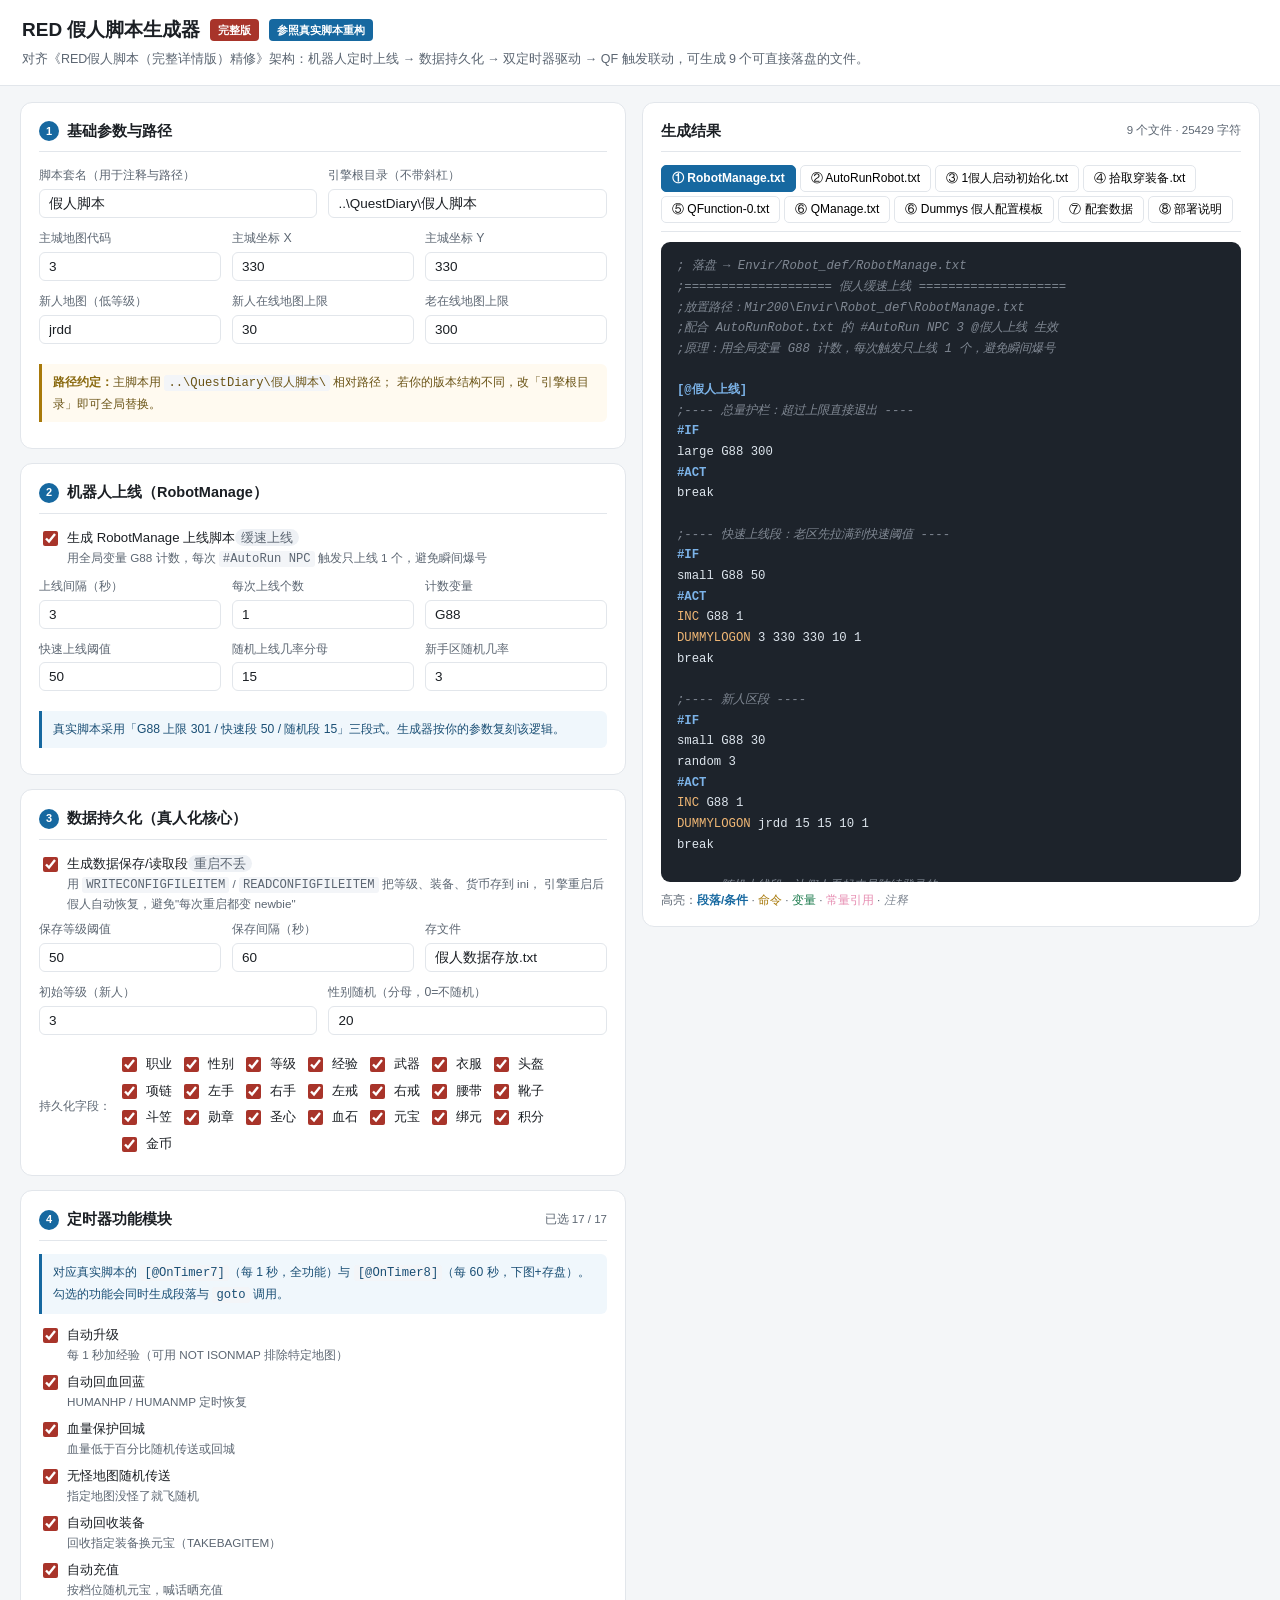
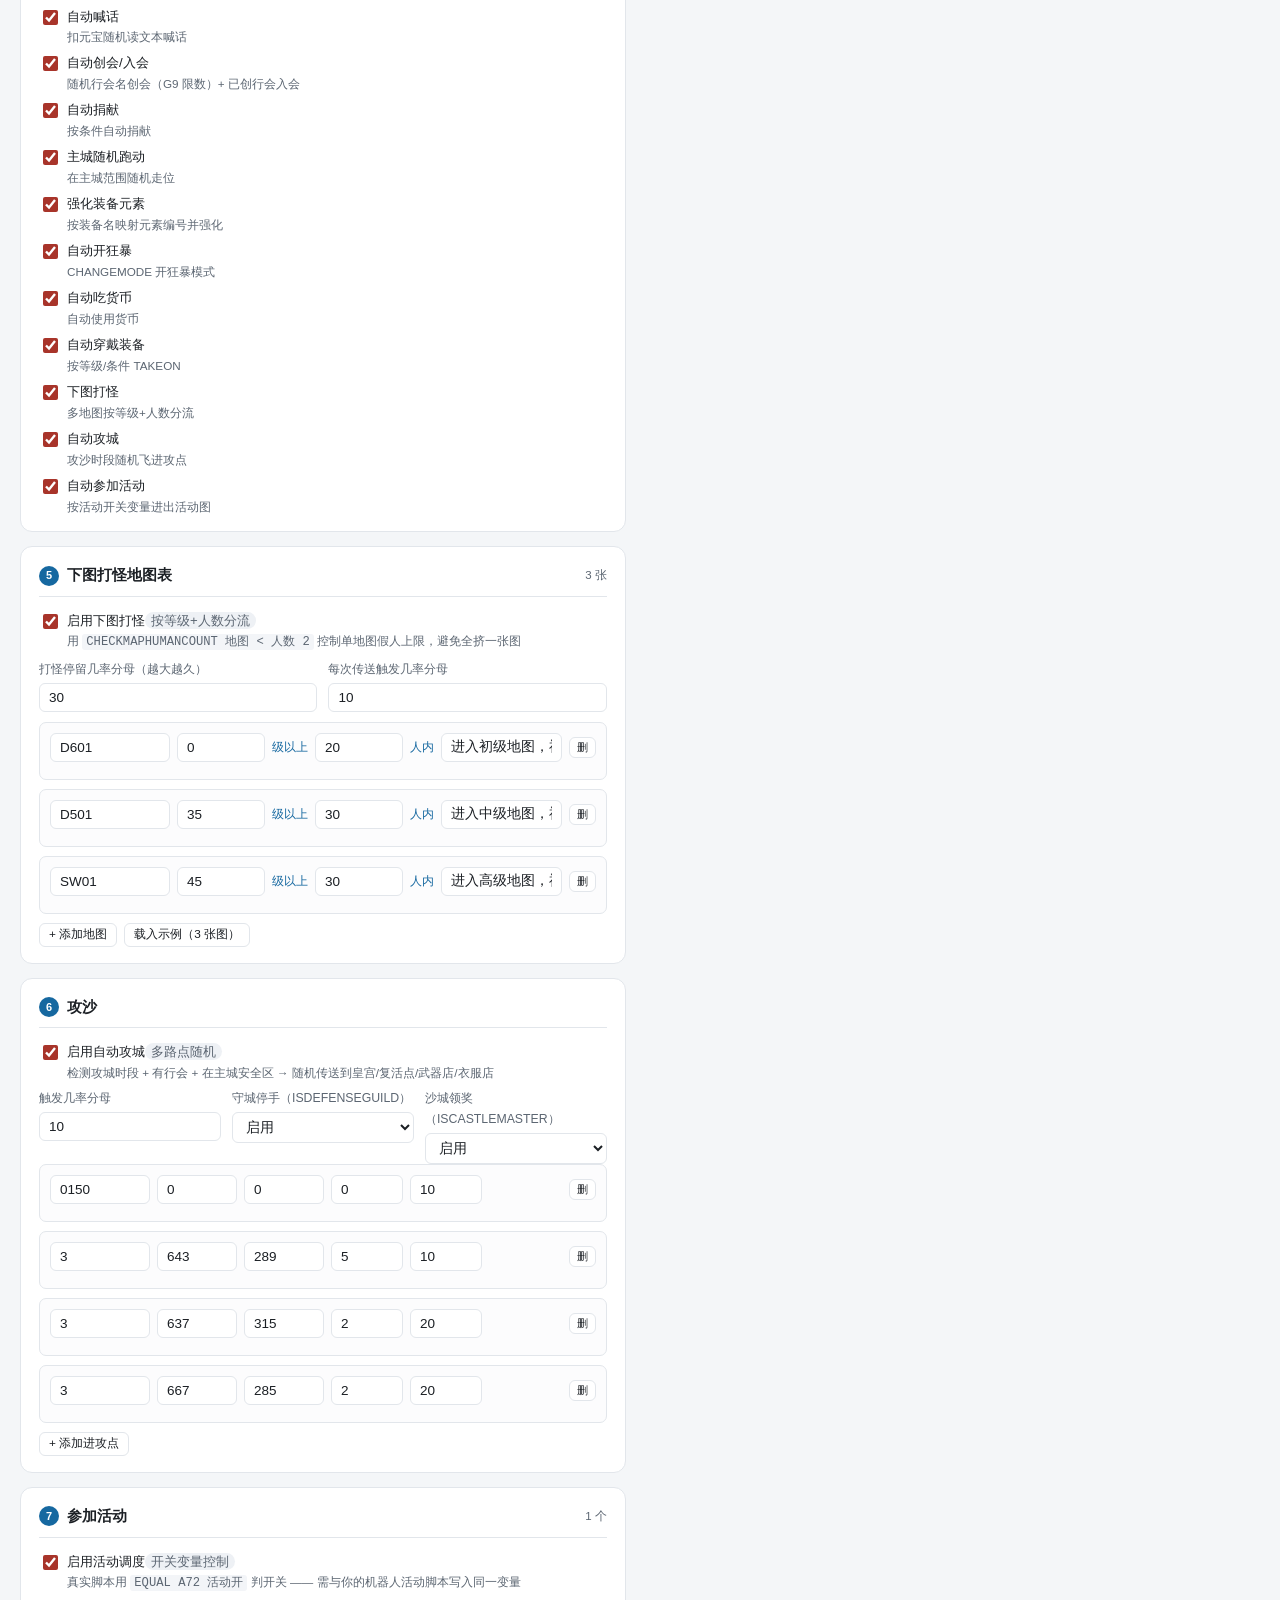
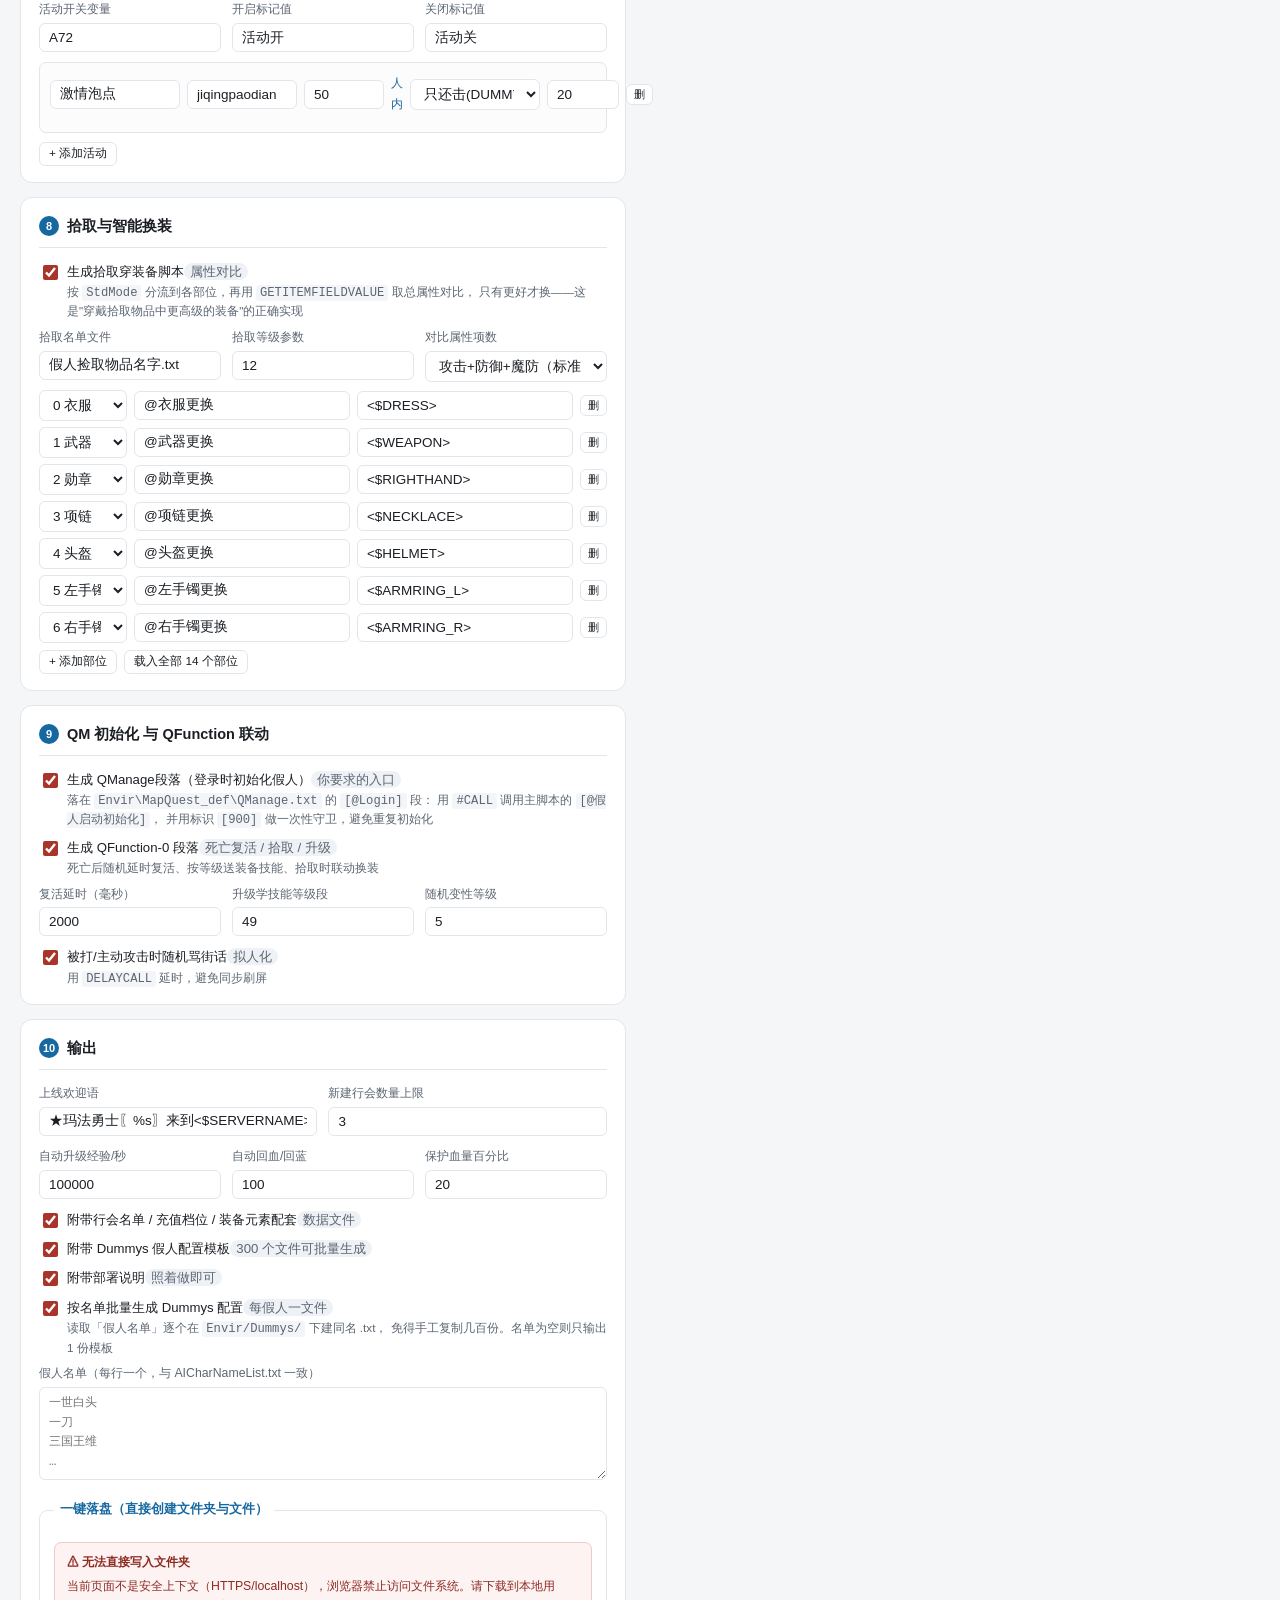
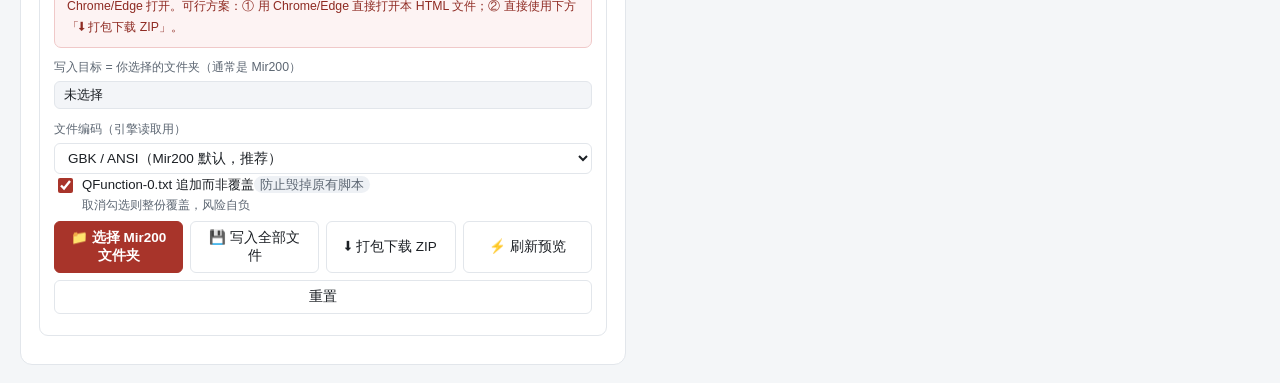
==== commit 16ff2aaa: "Update dialogue text for NPC interactions" ====
--- a/jrmb.html
+++ b/jrmb.html
@@ -1431,24 +1431,110 @@
 随机传送石
 金币
 `},
-  {file:'假人喊话语句.txt', dir:'假人说话文本', head:';喊话文本，一行一句。脚本用 ReadRandomLine 读取',
-   body:`这地图真热闹啊
-兄弟一起组个队吧
-有人带boss吗
-求带赤月
-交易一下装备
-刷装备好累啊
-你们服务器挺热闹
-刚上线就被打爆了
-`},
-  {file:'假人被打回话语句.txt', dir:'假人说话文本', head:';被打后骂街文本，一行一句',
+  {file:'假人喊话语句.txt', dir:'假人说话文本',
+   head:';喊话文本，一行一句（内置 50 条）。脚本用 ReadRandomLine 随机读取',
+   body:`有没有要一起刷赤月的
+沃玛三层缺个人，来的私聊
+出售祖玛装备，价格好商量
+高价收带狗的装备，价格面议
+有没有免费的KF Shuttle
+兄弟一起去沙城打BOSS吗
+谁能带小号，本人有稳定队伍
+出售护身戒指，成色极好
+红药蓝药长期收购，价格好说
+合区了兄弟们，重新加个好友
+有没有收战士带的英雄
+赤月恶魔两个小时刷新一次
+祖玛七号刷装备，红装必爆
+建议法师玩家都换隐身戒指
+今天运气不错，直接爆了裁决
+有没有人一起打 Kane boss
+沙城战几点开始，求通知
+打宝挑战现在多少层了
+有没有新区老玩家带一下
+出售道号，有图有真相
+求购一个魔血石，价格好商量
+今晚谁守沙城，缺一个
+有没有大佬带小号冲战力
+雪域boss几点刷新
+这个服物价挺合理的
+记得带魔血石，别空手上
+祖玛套装凑齐了，做梦都能笑醒
+审判之杖有没有多的
+刷了三个小时，出了两把裁决
+有没有长期玩的玩家加好友
+水帘洞门票多少，经验的来
+有没有克制职业的玩家
+44级新号一只，求带升级
+打沙城的时候别忘了带药
+这个boss刷新时间确认下
+打赤月的都在哪集合
+服务器是不是有点卡了
+为什么我的号总掉线
+这个充值比例还挺公道
+有没有人一起做个活动
+裁决掉率还行吧今天
+封魔谷蜘蛛太恶心了
+有没有稳定的队伍长期玩
+买了新号求鉴定装备
+雪域装备好看但太贵
+有没有便宜的传送石
+boss抢夺战几点开始
+想找个师父带我打赤月
+红怪刷新在哪个角落
+求个师傅在线等`},
+  {file:'假人被打回话语句.txt', dir:'假人说话文本',
+   head:';被打后回话文本，一行一句（内置 50 条）。由 QF 的 [@Struck]/[@Attack] 调用',
    body:`就你话多
-打你怎么了
-别在这晃悠
+别bb了
+来啊谁怕谁
+打我啊你试试
+你行你上
+我装备比你好
 菜就多练
-你行你上
-别bb了
-`},
+站在那别动等我过去
+你 pk 值多少
+别欺负弱小
+我不跟你玩
+有种你等着
+刚才那下没吃饭吗
+你也就这点本事
+我让着你呢
+别急慢慢来
+有本事solo
+你是不是充钱了
+我在忙别打扰
+你猜
+我不认识你
+小心别摔了
+你打不动我
+换个装备再来
+就这？
+手速太慢了
+打人都打不准
+你队友呢
+一个人来的？
+我这边还有货
+别浪费药水了
+打我你还掉东西
+让我看看你的号
+你防御不行啊
+别急着跑
+我站着让你打
+你是不是挂了
+这地图人真多
+算你走运
+下次别让我看见你
+我衣服比你好
+你慢慢打吧
+别打脸
+留点血给我
+你不累吗
+我刚上线
+休息一下
+我知道你在哪
+别跟着我
+你不长眼啊`},
 ];
 function genData(){
   if(!chk('outGuild'))return null;
